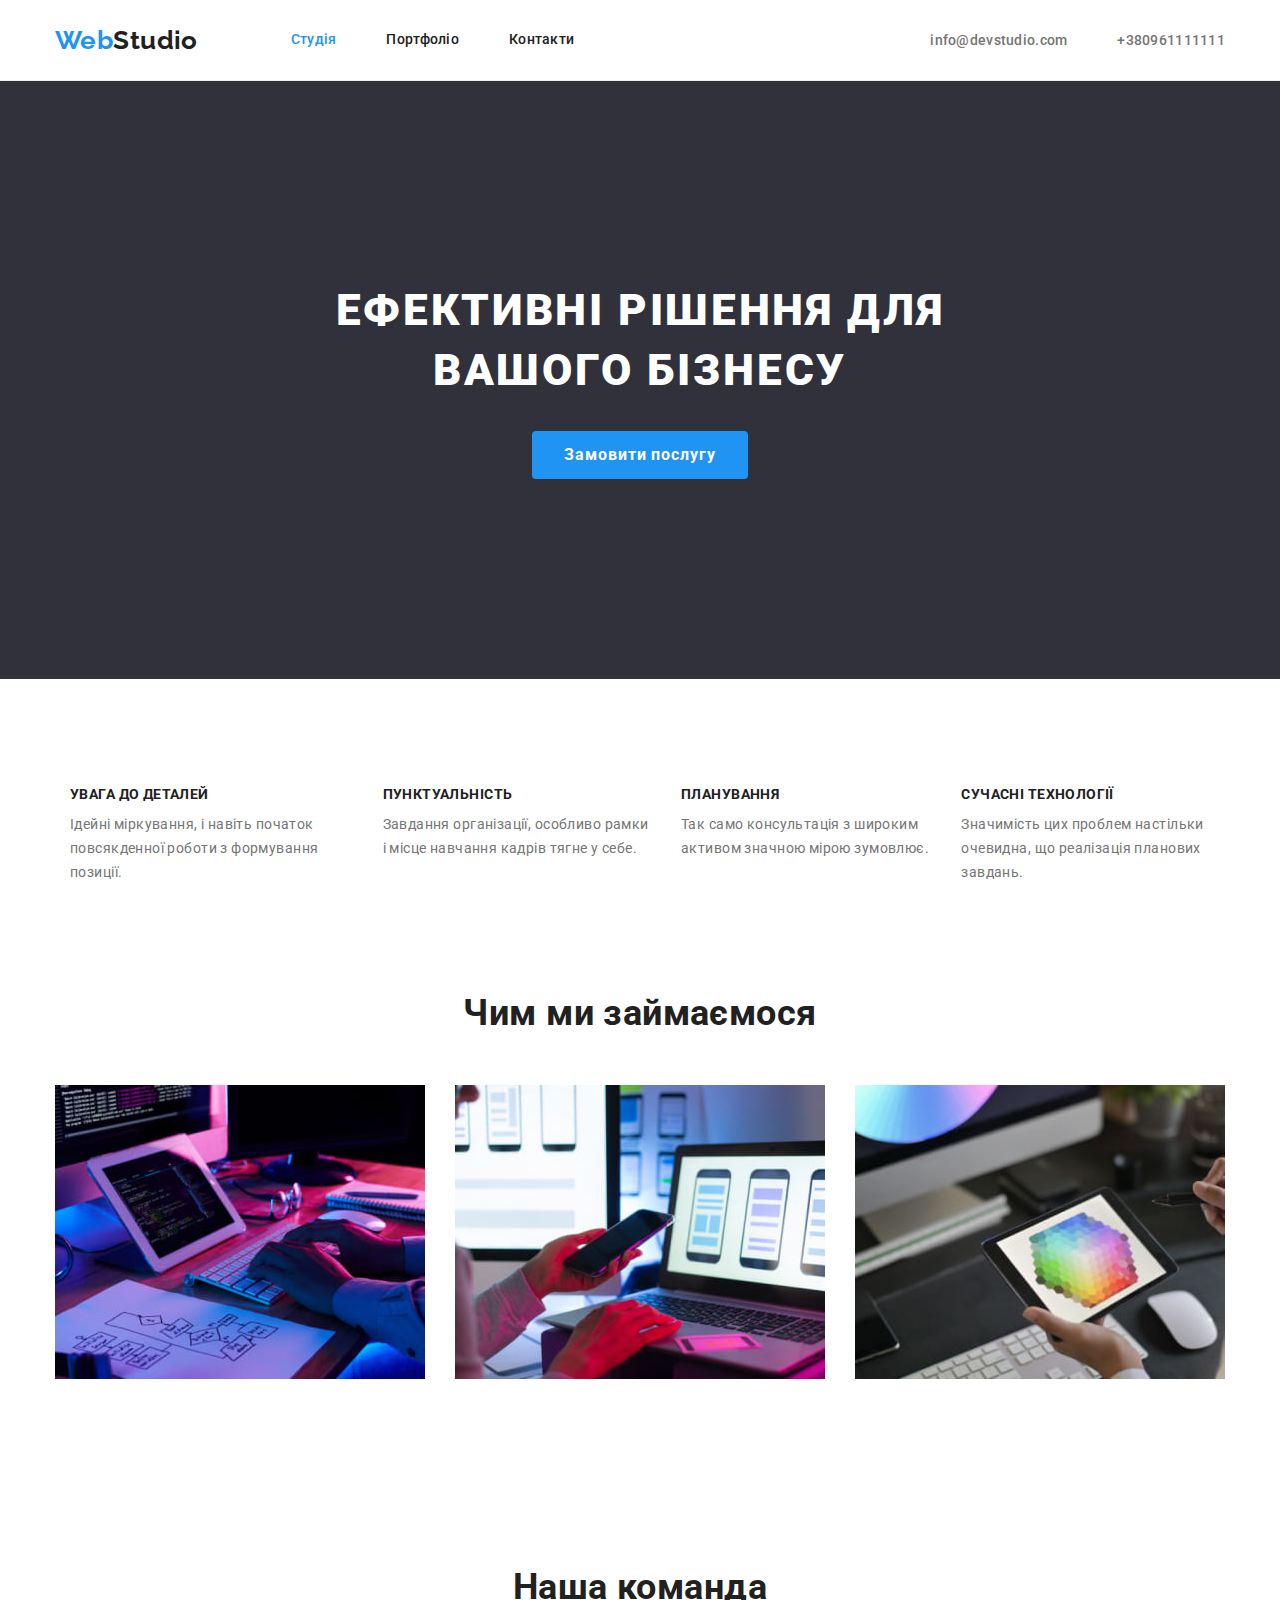
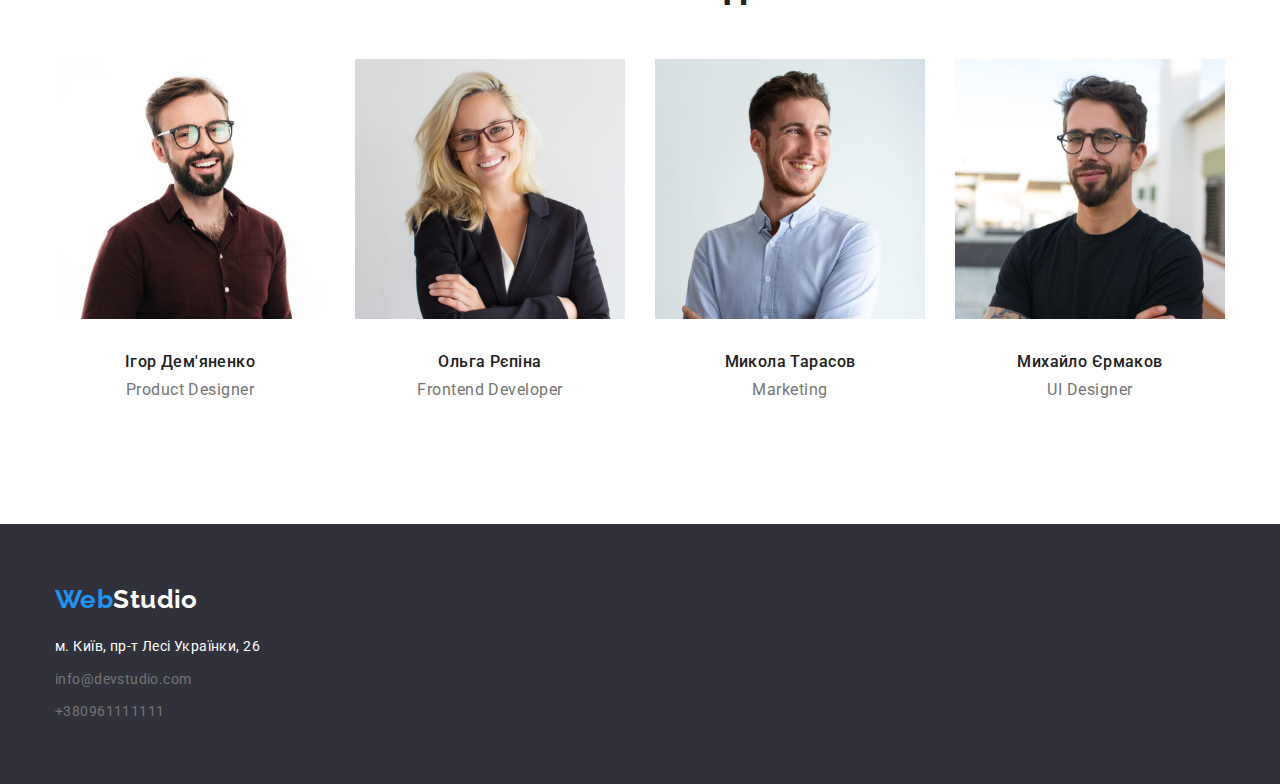
==== index.html @ 1ae9884c "Initial commit" ====
<!DOCTYPE html>
<html lang="uk">

<head>
    <meta charset="UTF-8">
    <meta http-equiv="X-UA-Compatible" content="IE=edge">
    <meta name="viewport" content="width=device-width, initial-scale=1.0">
    <title>Webstudio</title>
    <link rel="stylesheet"
        href="https://cdnjs.cloudflare.com/ajax/libs/modern-normalize/1.1.0/modern-normalize.min.css">
    <link rel="preconnect" href="https://fonts.googleapis.com">
    <link rel="preconnect" href="https://fonts.gstatic.com" crossorigin>
    <link
        href="https://fonts.googleapis.com/css2?family=Raleway:wght@700&family=Roboto:wght@400;500;700;900&display=swap"
        rel="stylesheet">
    <link rel="stylesheet" href="./css/styles.css">
</head>

<body class="page">
    <header class="page-header">
        <div class="container">
            <nav class="main-nav">
                <a href="/" class="logo">
                    <span class="colortext">Web</span>Studio
                </a>
                <ul class="site-nav list">
                    <li class="item"><a class="link-current" href="./index.html">Студія</a></li>
                    <li class="item"><a class="link" href="./portfolio.html">Портфоліо</a></li>
                    <li class="item"><a href="link">Контакти</a></li>
                </ul>
                <ul class="adress-nav list">
                    <li class="item"><a class="email" href="mailto:info@devstudio.com">info@devstudio.com</a></li>
                    <li class="item"><a href="tel:+380961111111">+380961111111</a></li>
                </ul>
            </nav>
        </div>
    </header>
    <main>
        <section class="hero">
            <h1 class="hero-title">ЕФЕКТИВНІ РІШЕННЯ ДЛЯ ВАШОГО БІЗНЕСУ</h1>
            <button class="hero-button" type="button">Замовити послугу</button>
        </section>
        <section class="section-features">
            <div class="container">
                <h2 class="section-title">Наші особливості</h2>
                <ul class="features-list">
                    <li class="item">
                        <h3 class="title">УВАГА ДО ДЕТАЛЕЙ</h3>
                        <p class="title-explanation">Ідейні міркування, і навіть початок повсякденної роботи з
                            формування позиції.</p>
                    </li>
                    <li class="item">
                        <h3 class="title">ПУНКТУАЛЬНІСТЬ</h3>
                        <p class="title-explanation">Завдання організації, особливо рамки і місце навчання кадрів
                            тягне у себе.</p>
                    </li>
                    <li class="item">
                        <h3 class="title">ПЛАНУВАННЯ</h3>
                        <p class="title-explanation">Так само консультація з широким активом значною мірою
                            зумовлює.
                        </p>
                    </li>
                    <li class="item">
                        <h3 class="title">СУЧАСНІ ТЕХНОЛОГІЇ</h3>
                        <p class="title-explanation">Значимість цих проблем настільки очевидна, що реалізація
                            планових <br /> завдань.</p>
                    </li>
                </ul>
            </div>
        </section>
        <section class="section-activities">
            <div class="container">
                <h2 class="section-title">Чим ми займаємося</h2>
                <ul class="work-list">
                    <li class="item">
                        <img class="photo-activity" src="./images/keyboard.jpg" alt="клавіатура" width="370"
                            height="294">
                    </li>
                    <li class="item">
                        <img class="photo-activity" src="./images/phone.jpg" alt="телефон" width="370" height="294">
                    </li>
                    <li class="item">
                        <img class="photo-activity" src="./images/tablett.jpg" alt="планшет" width="370" height="294">
                    </li>
                </ul>
            </div>
        </section>
        <section class="section-people-list">
            <div class="container">
                <h2 class="section-title">Наша команда</h2>
                <ul class="people-list">
                    <li class="item">
                        <img class="people-item" src="./images/maninbrownshirt.jpg"
                            alt="чоловік в окулярах та коричневой сорочці" width="270" height="260">
                        <h3 class="title">Ігор Дем'яненко</h3>
                        <p class="title-explanation">Product Designer</p>
                    </li>
                    <li class="item">
                        <img class="people-item" src="./images/woman.jpg" alt="жінка в окулярах" width="270"
                            height="260">
                        <h3 class="title">Ольга Рєпіна</h3>
                        <p class="title-explanation">Frontend Developer</p>
                    </li>
                    <li class="item">
                        <img class="people-item" src="./images/maninblueshirt-2.jpg" alt="чоловік в білій сорочці"
                            width="270" height="260">
                        <h3 class="title">Микола Тарасов</h3>
                        <p class="title-explanation">Marketing</p>
                    </li>
                    <li class="item">
                        <img class="people-item" src="./images/manint-shirt.jpg" alt="чоловік в окулярах та футболці"
                            width="270" height="260">
                        <h3 class="title">Михайло Єрмаков</h3>
                        <p class="title-explanation">UI Designer</p>
                    </li>
                </ul>
            </div>
        </section>
    </main>
    <footer class="adress">
        <div class="container">
            <a href="/" class="logo">
                <span class="colortext">Web</span>Studio
            </a>
            <address>
                <ul class="adress-title list">
                    <li class="office-title">
                        <a href="/">м. Київ, пр-т Лесі Українки, 26</a>
                    </li>
                    <li class="item"><a href="mailto:info@devstudio.com">info@devstudio.com</a></li>
                    <li class="item"><a href=" tel:+380961111111">+380961111111</a></li>
                </ul>
            </address>
        </div>
    </footer>
</body>

</html>
---- css/styles.css ----
:root {
  --primary-text-color: rgb(117, 117, 117);
  --accent-text-color: rgb(32, 148, 243);
  --title-text-color: rgb(33, 33, 33);
  --hero-text-color: rgb(255, 255, 255);
  --background-color: rgb(48, 49, 59);
  --additional-color: rgba(255, 255, 255, 0.6);
  --button-color: rgb(245, 244, 250);
  --border-color: rgba(236, 236, 236, 1);
}
body {
  background-color: var(--hero-text-color);
  color: var(--primary-text-color);
  font-family: Roboto, sans-serif;
  letter-spacing: 0.03em;
  font-size: 14px;
}
.list {
  list-style: none;
  padding: 0;
  margin: 0;
}
.logo {
  color: var(--title-text-color);
  text-decoration: none;
  font-family: Raleway, sans-serif;
  font-weight: 700;
  font-size: 26px;
  line-height: 1.19;
}
.logo a:hover,
.logo a:focus {
  color: var(--title-text-color);
}
.logo .colortext {
  color: var(--accent-text-color);
}
.site-nav {
  display: flex;
  margin-left: 93px;
}
.site-nav .item + .item {
  margin-left: 50px;
}
.site-nav a {
  color: var(--title-text-color);
  text-decoration: none;
  display: block;
  padding-top: 32px;
  padding-bottom: 32px;
  font-weight: 500;
  line-height: 1.14;
  letter-spacing: 0.02em;
}
.site-nav .link-current {
  color: var(--accent-text-color);
}
.page-header {
  border-bottom: 1px solid var(--border-color);
}
.page-header .container {
  width: 1200px;
  padding-left: 15px;
  padding-right: 15px;
  margin-left: auto;
  margin-right: auto;
}
.adress-nav {
  display: flex;
  margin-left: auto;
}
.adress-nav .item + .item {
  margin-left: 50px;
}
.adress-nav a {
  color: var(--primary-text-color);
  text-decoration: none;
  font-weight: 500;

  line-height: 1.14;
  letter-spacing: 0.02em;
}
.site-nav :hover,
.site-nav:focus {
  color: var(--accent-text-color);
}
.adress-nav :hover,
.adress-nav :focus {
  color: var(--accent-text-color);
}
.main-nav {
  display: flex;
  align-items: center;
}
.hero {
  background-color: var(--background-color);
  padding-top: 200px;
  padding-bottom: 200px;
  text-align: center;
}
.hero-title {
  color: var(--hero-text-color);
  margin-top: 0;
  width: 696px;
  margin-bottom: 30px;
  font-weight: 900;
  font-size: 44px;
  line-height: 1.36;
  letter-spacing: 0.06em;
  margin-right: auto;
  margin-left: auto;
}
.hero-button {
  cursor: pointer;
  color: var(--hero-text-color);
  background-color: var(--accent-text-color);
  min-width: 216px;
  font-family: inherit;
  padding: 10px 32px;
  font-weight: 700;
  font-size: 16px;
  line-height: 1.8;
  letter-spacing: 0.06em;
  border: 0;
  border-radius: 4px;
}
.section-title {
  color: var(--title-text-color);
  font-weight: 700;
  margin-top: 0;
  margin-bottom: 0;
  font-size: 36px;
  line-height: 1.16;
  text-align: center;
}
.section-features {
  padding-top: 94px;
  padding-bottom: 94px;
}
.section-features .section-title {
  display: none;
}
.section-features .container {
  width: 1200px;
  padding-left: 15px;
  padding-right: 15px;
  margin-left: auto;
  margin-right: auto;
}
.features-list {
  list-style: none;
  display: flex;
  padding-left: 0;
}
.features-list .item + .item {
  margin-left: 30px;
}
.features-list .title {
  color: var(--title-text-color);
  font-weight: 700;
  font-size: 14px;
  line-height: 1.14;
  text-transform: uppercase;
  margin-bottom: 10px;
  margin-top: 0;
}
.features-list .title-explanation {
  color: var(--primary-text-color);
  margin-top: 0;
  margin-bottom: 0;
  line-height: 1.71;
}
.features-list {
  max-width: 1200px;
  padding-left: 15px;
  padding-right: 15px;
  display: flex;
}
.section-activities .section-title {
  margin: 0;
  margin-bottom: 50px;
}
.section-activities {
  margin-bottom: 94px;
  padding-top: 0;
}
.section-activities .container {
  max-width: 1200px;
  padding-left: 15px;
  padding-right: 15px;
  margin-left: auto;
  margin-right: auto;
  display: block;
}
.work-list {
  list-style: none;
  display: flex;
  padding-left: 0;
  padding-right: 0;
  padding-top: 0;
  margin: 0;
}
.work-list .item {
  width: 370px;
}
.work-list .item + .item {
  margin-left: 30px;
}
.photo-activity {
  display: block;
  max-width: 100%;
  height: auto;
}
.section-people-list {
  padding-bottom: 94px;
  padding-top: 94px;
}
.section-people-list .container {
  max-width: 1200px;
  padding-left: 15px;
  padding-right: 15px;
  margin-left: auto;
  margin-right: auto;
}
.section-people-list h2 {
  margin-bottom: 50px;
}
.people-list .title {
  color: var(--title-text-color);
  list-style: none;
  font-weight: 500;
  font-size: 16px;
  line-height: 1.19;
  text-align: center;
  margin-top: 0;
  margin-bottom: 0;
  display: block;
  margin-bottom: 10px;
}
.people-list {
  display: flex;
  flex-wrap: wrap;
  list-style: none;
  padding-left: 0;
  margin-top: 0;
  margin-bottom: 0;
}
.people-list .item + .item {
  margin-left: 30px;
}
.people-list li img {
  margin-bottom: 30px;
}
.people-list .title-explanation {
  font-size: 16px;
  line-height: 1.18;
  text-align: center;
  letter-spacing: 0.03em;
  margin-bottom: 30px;
  margin-top: 0;
}
.adress {
  background-color: var(--background-color);
  padding-top: 60px;
  padding-bottom: 60px;
}
.adress .container {
  width: 1200px;
  padding-left: 15px;
  padding-right: 15px;
  margin-left: auto;
  margin-right: auto;
}
.adress .logo a {
  text-decoration: none;
}
.adress .logo {
  color: var(--hero-text-color);
  margin-bottom: 20px;
  display: block;
}
.adress-title a {
  color: var(--primary-text-color);
  text-decoration: none;
  list-style: none;
  font-style: normal;
  line-height: 1.71;
}
.adress-title .item {
  margin-top: 9px;
}
.office-title a {
  color: var(--hero-text-color);
}
.adress-title :hover,
.adress-title:focus {
  color: var(--accent-text-color);
}
.portfolio .portfolio-title {
  color: var(--title-text-color);
  font-weight: 700;
  font-size: 18px;
  line-height: 2;
  letter-spacing: 0.06em;
}
.portfolio .portfolio-title-explanation {
  color: var(--primary-text-color);

  font-size: 16px;
  line-height: 1.87;
}
.nav-list {
  list-style: none;
  padding: 0;
  margin: 0;
}
.nav-list .other-button:hover,
.nav-list .other-button:focus {
  background-color: var(--accent-text-color);
  color: var(--hero-text-color);
}
.nav-buttons .container {
  width: 1200px;
  padding-left: 15px;
  padding-right: 15px;
  margin-left: auto;
  margin-right: auto;
}
.nav-buttons .nav-list {
  display: flex;
  margin-bottom: 50px;
  align-items: center;
  padding-left: 0;
  justify-content: center;
  text-align: center;
}
.nav-list .item + .item {
  margin-left: 8px;
}
.nav-list .other-button {
  cursor: pointer;
  padding: 6px 22px;
  font-family: inherit;
  font-weight: 500;
  font-size: 16px;
  border: 0;
  border-radius: 4px;
  line-height: 1.62;
  min-width: 73px;
  min-height: 6px;
  text-align: center;
  letter-spacing: 0.03em;
  background-color: var(--button-color);
  color: var(--title-text-color);
}
.current-button {
  cursor: pointer;
  font-family: inherit;
  font-weight: 500;
  padding: 6px 25px;
  font-size: 16px;
  border-radius: 4px;
  min-height: 6px;
  border: 0;
  line-height: 1.62;
  text-align: center;
  letter-spacing: 0.03em;
  background-color: var(--button-color);
  color: var(--title-text-color);
  min-width: 73px;
}
.current-button:hover,
.current-button:focus {
  background-color: var(--accent-text-color);
  color: var(--hero-text-color);
}
.nav-portfolio .container {
  width: 1200px;
  padding-left: 15px;
  padding-right: 15px;
  margin-left: auto;
  margin-right: auto;
}
.portfolio {
  display: block;
  margin-top: 50px;
}
.nav-portfolio h1 {
  display: none;
}
.nav-portfolio .item:nth-child(3n) {
  margin-right: 0;
}
.portfolio {
  list-style: none;
  display: flex;
  padding-left: 0;
  padding-right: 0;
  flex-wrap: wrap;
  margin-bottom: 0;
  margin-top: 0;
  gap: 30px;
}
.portfolio .portfolio-title-explanation {
  margin-top: 4px;
  margin-bottom: 20px;
}
.portfolio-title {
  padding-top: 0;
  padding-bottom: 0;
  margin-bottom: 0;
}
.portfolio img {
  display: block;
  max-width: 100%;
  height: auto;
}
.portfolio .item {
  width: 370px;
}
.people-item {
  width: 270px;
  padding-left: 0;
  padding-right: 0;
}
.photo-activity {
  width: 370px;
}
h1 {
  margin: 0;
}
h2 {
  margin: 0;
}
h3 {
  margin: 0;
}
.item-div {
  padding-left: 0;
  padding-right: 0;
  padding-top: 0;
  padding-bottom: 0;
  border-left: 0;
  border-right: 0;
  border-bottom: 0;
}
.main-section {
  padding-top: 94px;
  padding-bottom: 94px;
}
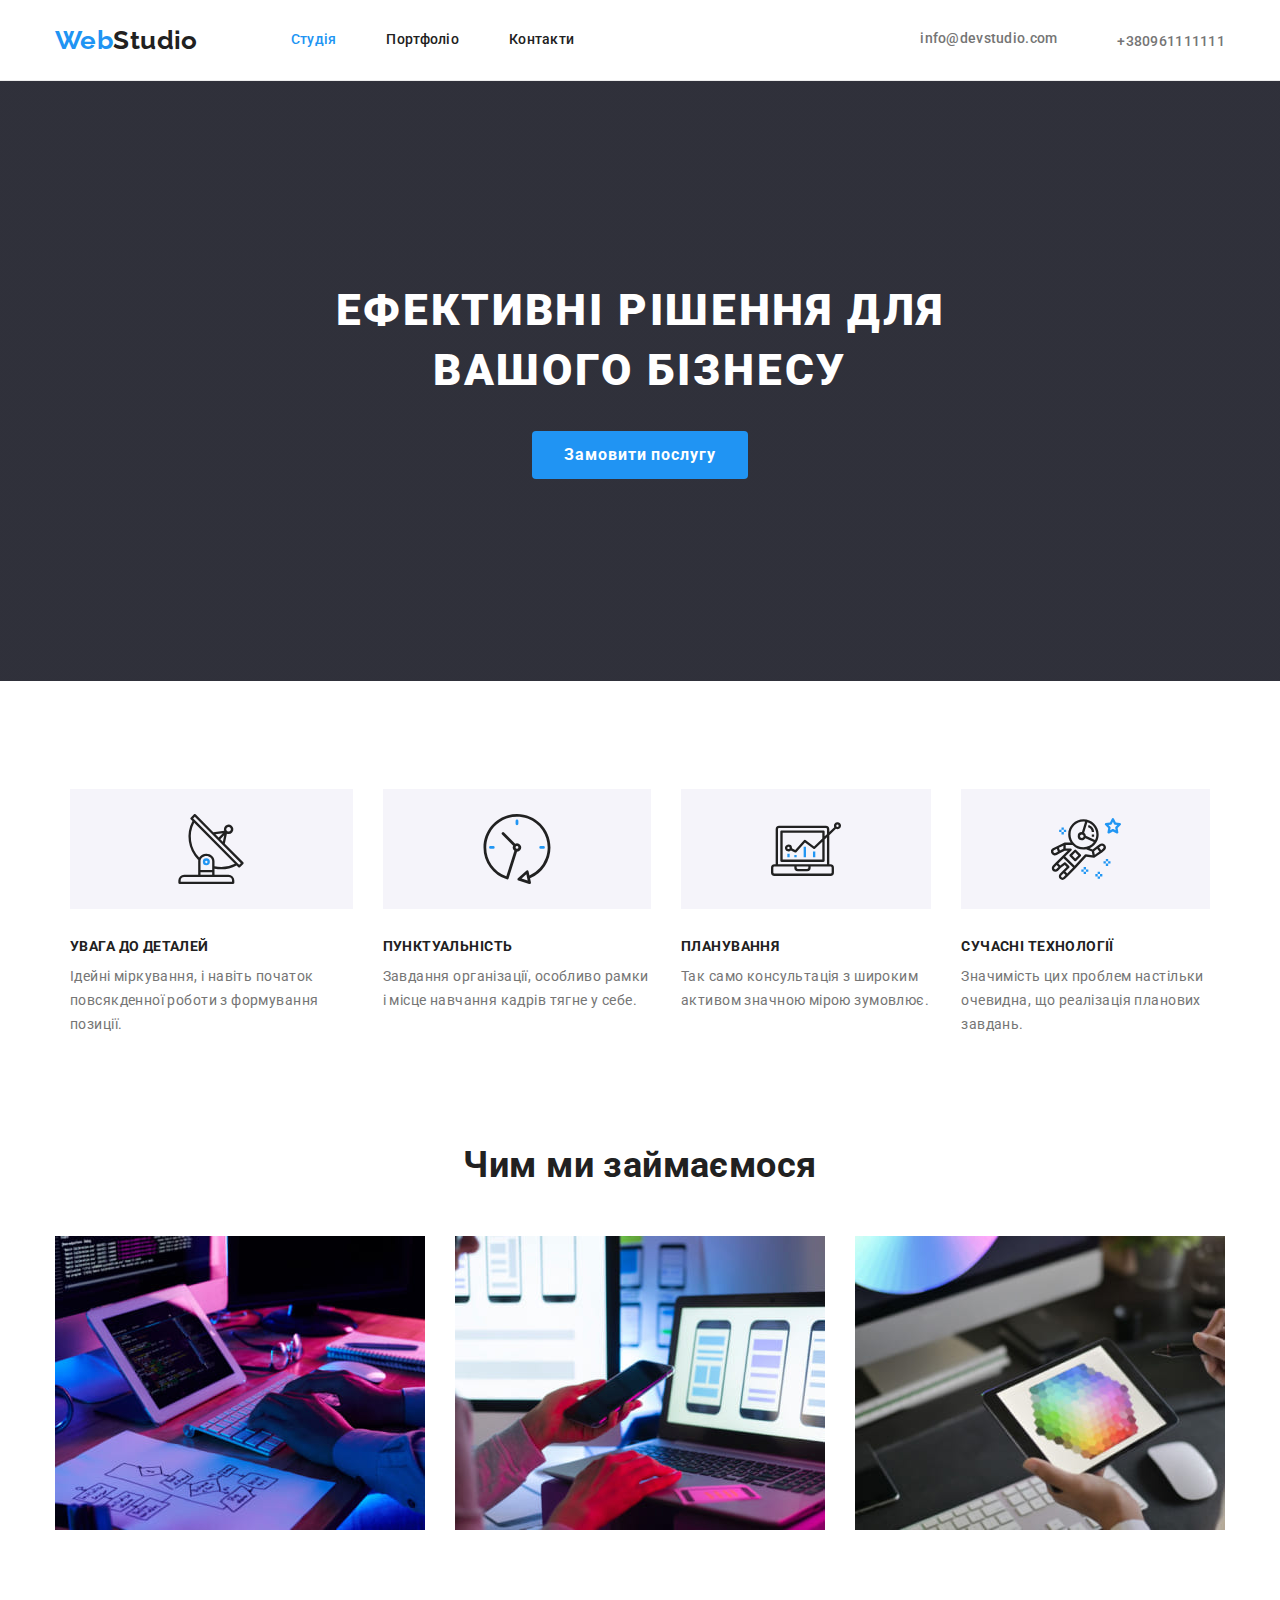
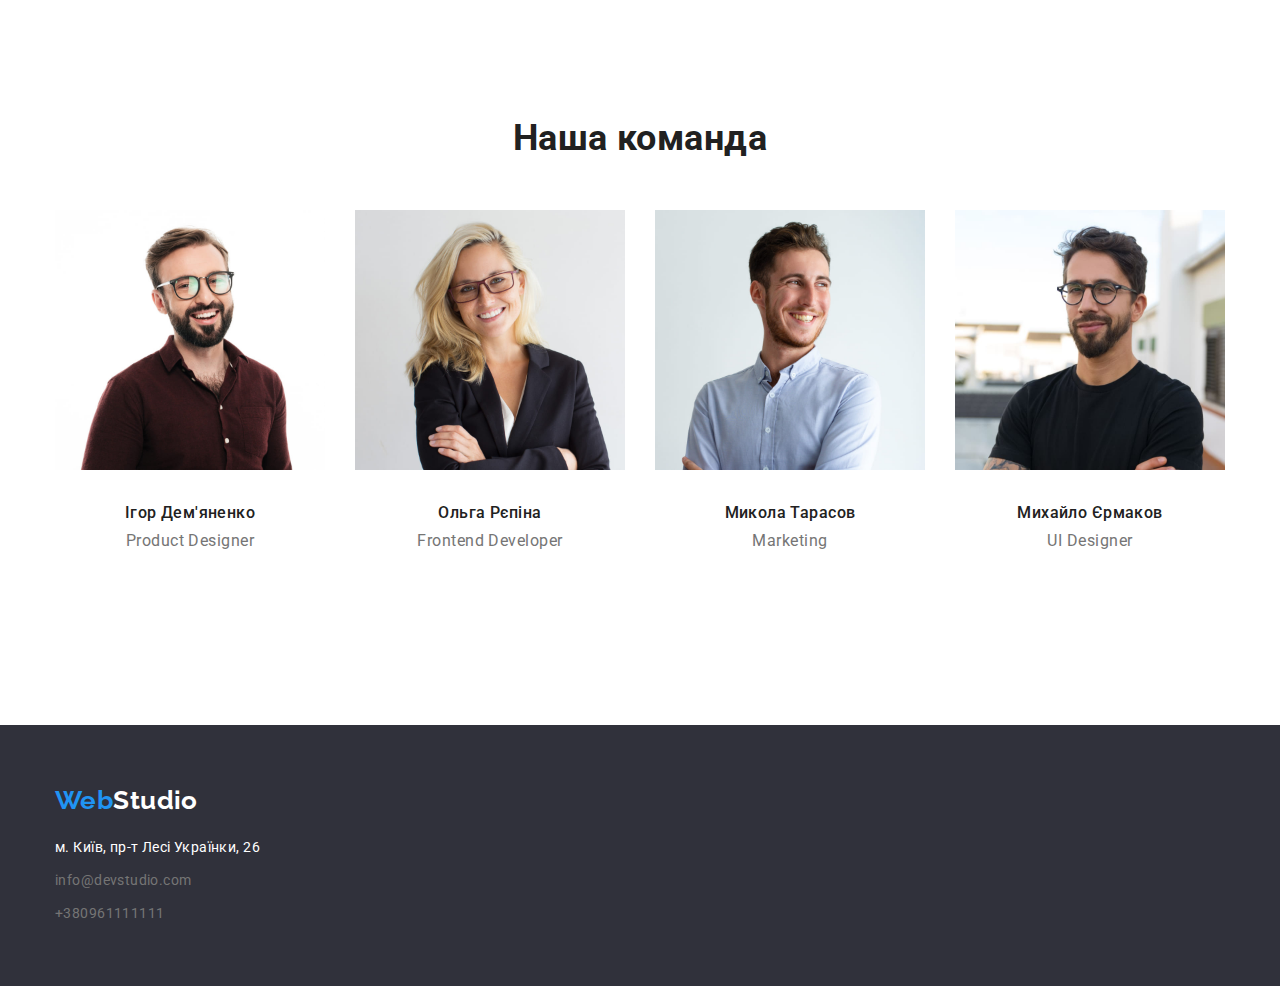
==== commit 099439e6: "Update index.html" ====
--- a/index.html
+++ b/index.html
@@ -29,16 +29,27 @@
                     <li class="item"><a href="link">Контакти</a></li>
                 </ul>
                 <ul class="adress-nav list">
-                    <li class="item"><a class="email" href="mailto:info@devstudio.com">info@devstudio.com</a></li>
-                    <li class="item"><a href="tel:+380961111111">+380961111111</a></li>
+                    <li class="item">
+                        <svg class="icon-mail">
+                            <use href="./images/symbol-defs.svg#icon-envelope"></use>
+                        </svg>
+                        <a class="email" href="mailto:info@devstudio.com">info@devstudio.com</a>
+                    </li>
+                    <li class="item">
+                        <svg class="icon-phone">
+                            <use href="./images/symbol-defs.svg#icon-smartphone"></use>
+                        </svg><a href="tel:+380961111111">+380961111111</a>
+                    </li>
                 </ul>
             </nav>
         </div>
     </header>
     <main>
         <section class="hero">
-            <h1 class="hero-title">ЕФЕКТИВНІ РІШЕННЯ ДЛЯ ВАШОГО БІЗНЕСУ</h1>
-            <button class="hero-button" type="button">Замовити послугу</button>
+            <div class="overlay-hero">
+                <h1 class="hero-title">ЕФЕКТИВНІ РІШЕННЯ ДЛЯ ВАШОГО БІЗНЕСУ</h1>
+                <button class="hero-button" type="button">Замовити послугу</button>
+            </div>
         </section>
         <section class="section-features">
             <div class="container">
@@ -94,6 +105,9 @@
                             alt="чоловік в окулярах та коричневой сорочці" width="270" height="260">
                         <h3 class="title">Ігор Дем'яненко</h3>
                         <p class="title-explanation">Product Designer</p>
+                        <svg class="icon-social">
+                            <use href="./images/symbol-defs.svg#icon-instagram"></use>
+                        </svg>
                     </li>
                     <li class="item">
                         <img class="people-item" src="./images/woman.jpg" alt="жінка в окулярах" width="270"
--- a/css/styles.css
+++ b/css/styles.css
@@ -69,6 +69,20 @@
   display: flex;
   margin-left: auto;
 }
+.adress-nav .icon-mail {
+  height: 12px;
+  width: 16px;
+  display: inline-block;
+  background-position: center;
+  background-repeat: no-repeat;
+}
+.adress-nav .icon-phone {
+  height: 16px;
+  width: 10px;
+  background-position: center;
+  background-repeat: no-repeat;
+  content: "";
+}
 .adress-nav .item + .item {
   margin-left: 50px;
 }
@@ -93,10 +107,8 @@
   align-items: center;
 }
 .hero {
+  text-align: center;
   background-color: var(--background-color);
-  padding-top: 200px;
-  padding-bottom: 200px;
-  text-align: center;
 }
 .hero-title {
   color: var(--hero-text-color);
@@ -124,6 +136,23 @@
   border: 0;
   border-radius: 4px;
 }
+.overlay-hero {
+  max-width: 1600px;
+  height: 600px;
+  margin-left: auto;
+  margin-right: auto;
+  background-position: center;
+  background-repeat: no-repeat;
+  background-size: cover;
+  padding-top: 200px;
+  padding-bottom: 200px;
+  background-image: linear-gradient(
+      to right,
+      rgba(47, 48, 58, 0.4),
+      rgba(47, 48, 58, 0.4)
+    ),
+    url(../images/img-people.jpg);
+}
 .section-title {
   color: var(--title-text-color);
   font-weight: 700;
@@ -151,6 +180,27 @@
   list-style: none;
   display: flex;
   padding-left: 0;
+}
+.features-list .item::before {
+  margin-bottom: 30px;
+  display: block;
+  content: "";
+  height: 120px;
+  background-repeat: no-repeat;
+  background-position: center;
+  background-color: rgba(245, 244, 250, 1);
+}
+.features-list .item:nth-child(1)::before {
+  background-image: url(../images/antenna.svg);
+}
+.features-list .item:nth-child(2)::before {
+  background-image: url(../images/clock.svg);
+}
+.features-list .item:nth-child(3)::before {
+  background-image: url(../images/diagram.svg);
+}
+.features-list .item:nth-child(4)::before {
+  background-image: url(../images/astronaut.svg);
 }
 .features-list .item + .item {
   margin-left: 30px;
@@ -258,6 +308,16 @@
   letter-spacing: 0.03em;
   margin-bottom: 30px;
   margin-top: 0;
+}
+.icon-social {
+  display: block;
+  background-repeat: no-repeat;
+  background-position: center;
+  content: "";
+  height: 20px;
+  width: 20px;
+  margin-left: 32px;
+  margin-bottom: 30px;
 }
 .adress {
   background-color: var(--background-color);
@@ -401,10 +461,6 @@
   margin-top: 0;
   gap: 30px;
 }
-.portfolio .portfolio-title-explanation {
-  margin-top: 4px;
-  margin-bottom: 20px;
-}
 .portfolio-title {
   padding-top: 0;
   padding-bottom: 0;
@@ -436,13 +492,12 @@
   margin: 0;
 }
 .item-div {
-  padding-left: 0;
-  padding-right: 0;
-  padding-top: 0;
-  padding-bottom: 0;
-  border-left: 0;
-  border-right: 0;
-  border-bottom: 0;
+  padding-left: 24px;
+  padding-right: 24px;
+  padding-top: 20px;
+  padding-bottom: 20px;
+  border-top: none;
+  border: 1px solid rgba(238, 238, 238, 1);
 }
 .main-section {
   padding-top: 94px;
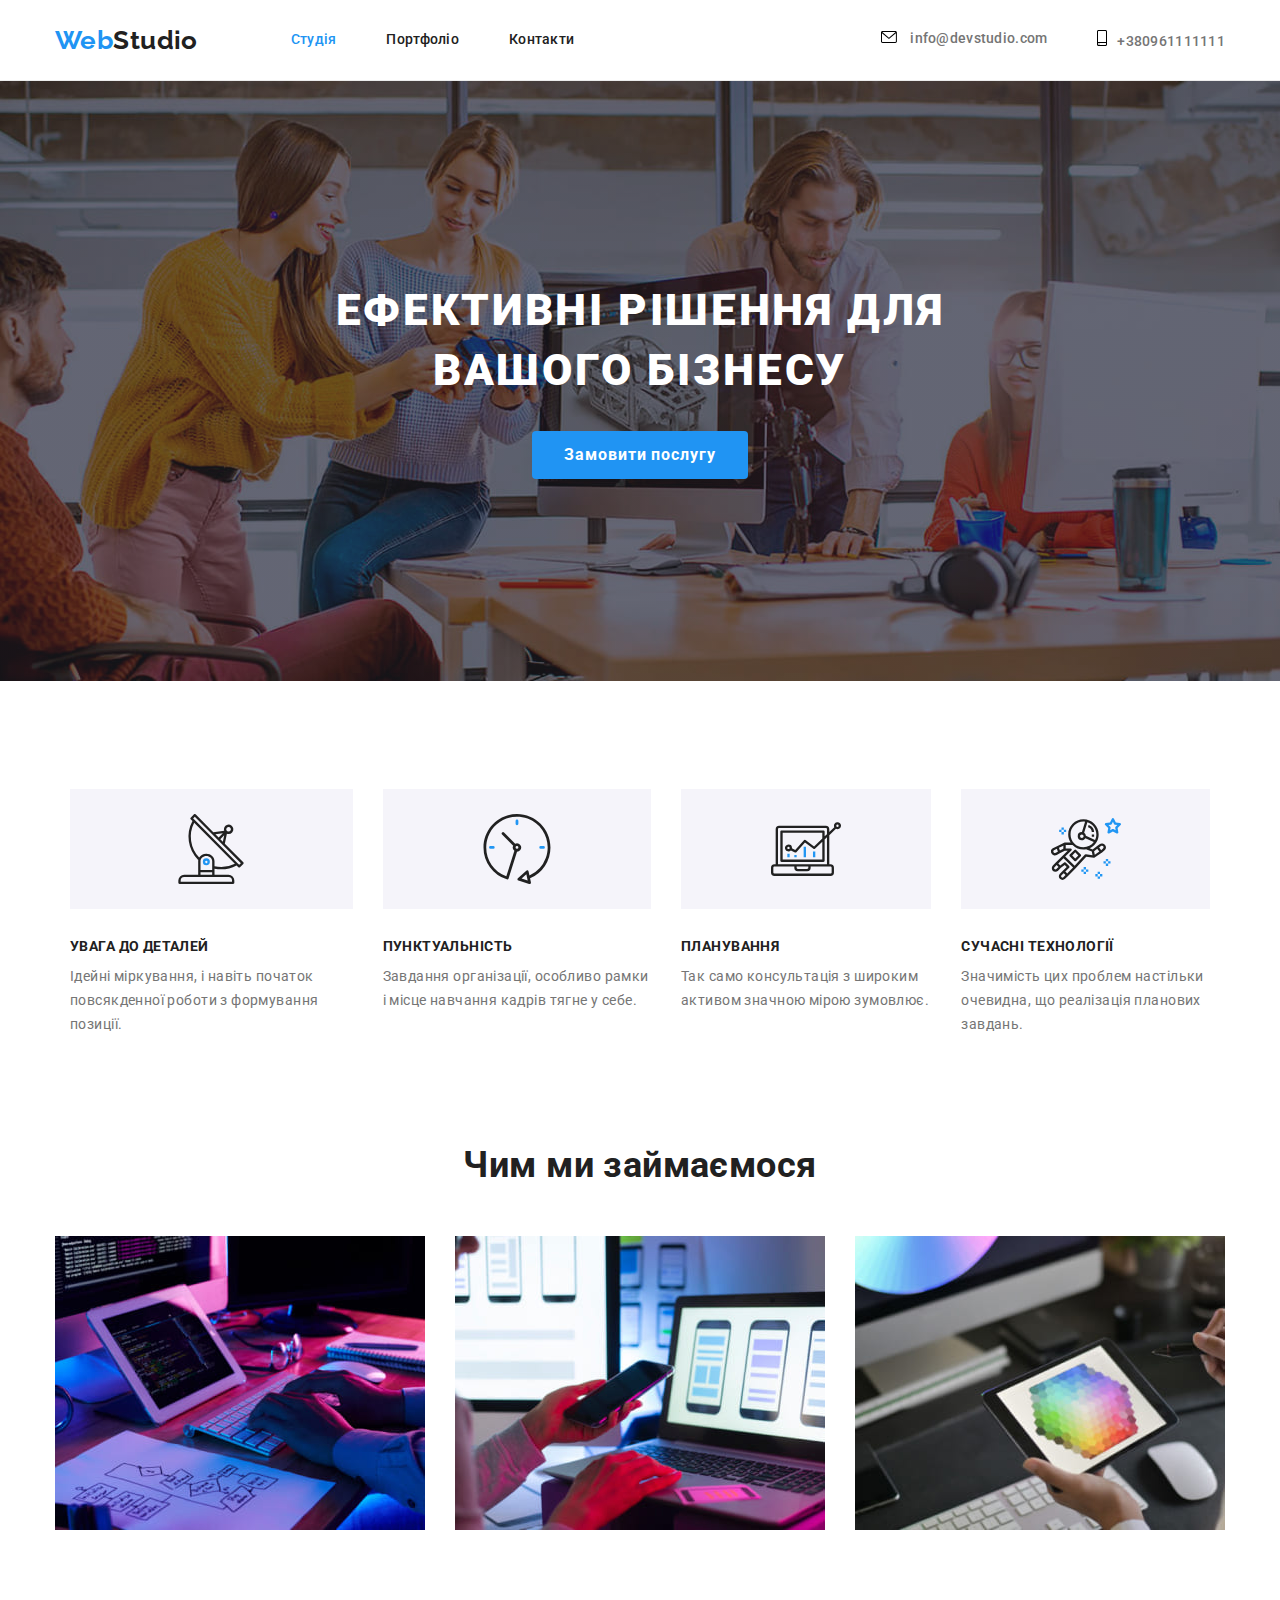
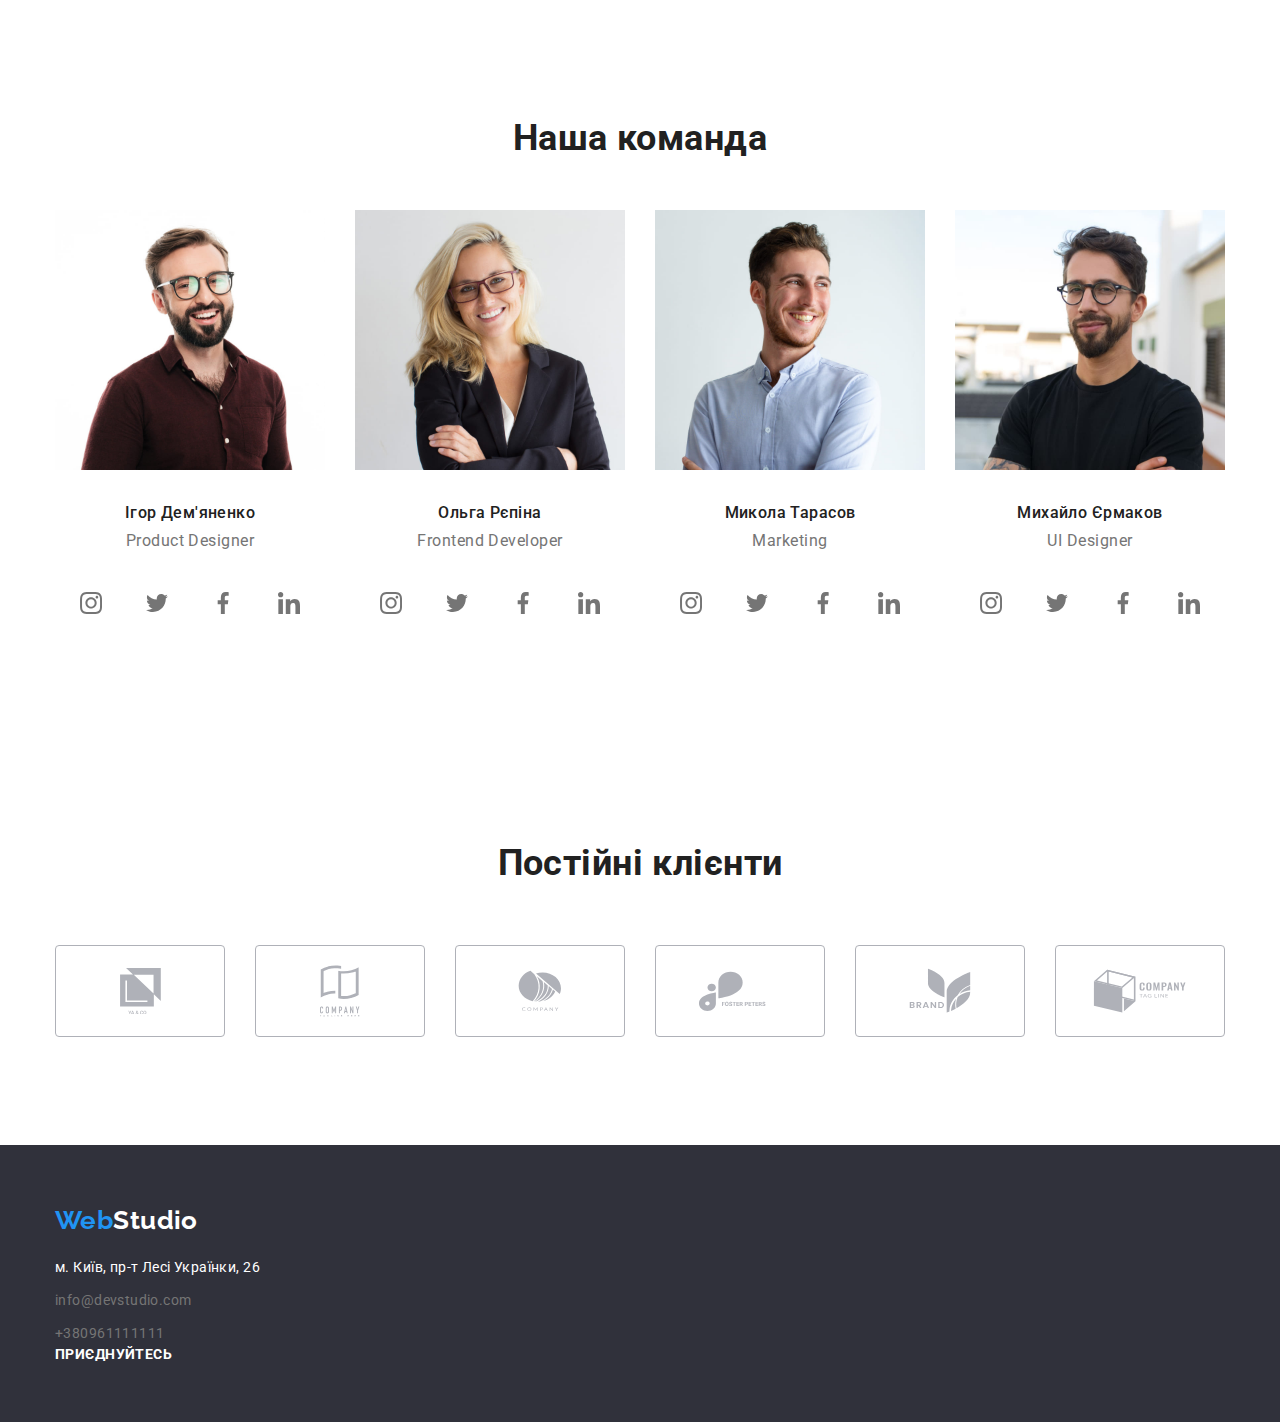
==== commit ac0e1492: "Update index.html" ====
--- a/index.html
+++ b/index.html
@@ -105,27 +105,153 @@
                             alt="чоловік в окулярах та коричневой сорочці" width="270" height="260">
                         <h3 class="title">Ігор Дем'яненко</h3>
                         <p class="title-explanation">Product Designer</p>
-                        <svg class="icon-social">
-                            <use href="./images/symbol-defs.svg#icon-instagram"></use>
-                        </svg>
+                        <ul class="social-icons">
+                            <li class="icon-social-item">
+                                <svg class="icon-social">
+                                    <use class="item" href="./images/symbol-defs.svg#icon-instagram"></use>
+                                </svg>
+                            </li>
+                            <li class="icon-social-item">
+                                <svg class="icon-social">
+                                    <use class="item" href="./images/symbol-defs.svg#icon-twitter"></use>
+
+                                </svg>
+                            </li>
+                            <li class="icon-social-item">
+                                <svg class="icon-social">
+                                    <use class="item" href="./images/symbol-defs.svg#icon-facebook"></use>
+                                </svg>
+                            </li>
+                            <li class="icon-social-item">
+                                <svg class="icon-social">
+                                    <use class="item" href="./images/symbol-defs.svg#icon-linkedin"></use>
+                                </svg>
+                            </li>
+                        </ul>
                     </li>
                     <li class="item">
                         <img class="people-item" src="./images/woman.jpg" alt="жінка в окулярах" width="270"
                             height="260">
                         <h3 class="title">Ольга Рєпіна</h3>
                         <p class="title-explanation">Frontend Developer</p>
+                        <ul class="social-icons">
+                            <li class="icon-social-item">
+                                <svg class="icon-social">
+                                    <use class="item" href="./images/symbol-defs.svg#icon-instagram"></use>
+                                </svg>
+                            </li>
+                            <li class="icon-social-item">
+                                <svg class="icon-social">
+                                    <use class="item" href="./images/symbol-defs.svg#icon-twitter"></use>
+
+                                </svg>
+                            </li>
+                            <li class="icon-social-item">
+                                <svg class="icon-social">
+                                    <use class="item" href="./images/symbol-defs.svg#icon-facebook"></use>
+                                </svg>
+                            </li>
+                            <li class="icon-social-item">
+                                <svg class="icon-social">
+                                    <use class="item" href="./images/symbol-defs.svg#icon-linkedin"></use>
+                                </svg>
+                            </li>
+                        </ul>
                     </li>
                     <li class="item">
                         <img class="people-item" src="./images/maninblueshirt-2.jpg" alt="чоловік в білій сорочці"
                             width="270" height="260">
                         <h3 class="title">Микола Тарасов</h3>
                         <p class="title-explanation">Marketing</p>
+                        <ul class="social-icons">
+                            <li class="icon-social-item">
+                                <svg class="icon-social">
+                                    <use class="item" href="./images/symbol-defs.svg#icon-instagram"></use>
+                                </svg>
+                            </li>
+                            <li class="icon-social-item">
+                                <svg class="icon-social">
+                                    <use class="item" href="./images/symbol-defs.svg#icon-twitter"></use>
+
+                                </svg>
+                            </li>
+                            <li class="icon-social-item">
+                                <svg class="icon-social">
+                                    <use class="item" href="./images/symbol-defs.svg#icon-facebook"></use>
+                                </svg>
+                            </li>
+                            <li class="icon-social-item">
+                                <svg class="icon-social">
+                                    <use class="item" href="./images/symbol-defs.svg#icon-linkedin"></use>
+                                </svg>
+                            </li>
+                        </ul>
                     </li>
                     <li class="item">
                         <img class="people-item" src="./images/manint-shirt.jpg" alt="чоловік в окулярах та футболці"
                             width="270" height="260">
                         <h3 class="title">Михайло Єрмаков</h3>
                         <p class="title-explanation">UI Designer</p>
+                        <ul class="social-icons">
+                            <li class="icon-social-item">
+                                <svg class="icon-social">
+                                    <use class="item" href="./images/symbol-defs.svg#icon-instagram"></use>
+                                </svg>
+                            </li>
+                            <li class="icon-social-item">
+                                <svg class="icon-social">
+                                    <use class="item" href="./images/symbol-defs.svg#icon-twitter"></use>
+
+                                </svg>
+                            </li>
+                            <li class="icon-social-item">
+                                <svg class="icon-social">
+                                    <use class="item" href="./images/symbol-defs.svg#icon-facebook"></use>
+                                </svg>
+                            </li>
+                            <li class="icon-social-item">
+                                <svg class="icon-social">
+                                    <use class="item" href="./images/symbol-defs.svg#icon-linkedin"></use>
+                                </svg>
+                            </li>
+                        </ul>
+                    </li>
+                </ul>
+            </div>
+        </section>
+        <section class="clients">
+            <div class="container">
+                <h2 class="section-title">Постійні клієнти</h2>
+                <ul class="company-list">
+                    <li class="company-item">
+                        <svg class="item">
+                            <use href="./images/symbol-defs-company.svg#icon-yaco"></use>
+                        </svg>
+                    </li>
+                    <li class="company-item">
+                        <svg class="item">
+                            <use href="./images/symbol-defs-company.svg#icon-tagline-here"></use>
+                        </svg>
+                    </li>
+                    <li class="company-item">
+                        <svg class="item">
+                            <use href="./images/symbol-defs-company.svg#icon-company"></use>
+                        </svg>
+                    </li>
+                    <li class="company-item">
+                        <svg class="item">
+                            <use href="./images/symbol-defs-company.svg#icon-foster-people"></use>
+                        </svg>
+                    </li>
+                    <li class="company-item">
+                        <svg class="item">
+                            <use href="./images/symbol-defs-company.svg#icon-brand"></use>
+                        </svg>
+                    </li>
+                    <li class="company-item">
+                        <svg class="item">
+                            <use href="./images/symbol-defs-company.svg#icon-tagline"></use>
+                        </svg>
                     </li>
                 </ul>
             </div>
@@ -145,6 +271,9 @@
                     <li class="item"><a href=" tel:+380961111111">+380961111111</a></li>
                 </ul>
             </address>
+            <section class="join">
+                <h3 class="title">ПРИЄДНУЙТЕСЬ</h3>
+            </section>
         </div>
     </footer>
 </body>
--- a/css/styles.css
+++ b/css/styles.css
@@ -68,20 +68,31 @@
 .adress-nav {
   display: flex;
   margin-left: auto;
+  justify-content: center;
 }
 .adress-nav .icon-mail {
   height: 12px;
   width: 16px;
-  display: inline-block;
+  margin-right: 10px;
   background-position: center;
   background-repeat: no-repeat;
+  align-items: center;
+  background-size: cover;
+  display: inline-flex;
+  content: "";
+  justify-content: center;
 }
 .adress-nav .icon-phone {
   height: 16px;
   width: 10px;
+  margin-right: 10px;
   background-position: center;
   background-repeat: no-repeat;
   content: "";
+  align-items: center;
+  background-size: cover;
+  display: inline-flex;
+  justify-content: center;
 }
 .adress-nav .item + .item {
   margin-left: 50px;
@@ -101,6 +112,7 @@
 .adress-nav :hover,
 .adress-nav :focus {
   color: var(--accent-text-color);
+  fill: var(--accent-text-color);
 }
 .main-nav {
   display: flex;
@@ -309,20 +321,52 @@
   margin-bottom: 30px;
   margin-top: 0;
 }
+.social-icons {
+  display: flex;
+  justify-content: center;
+  list-style: none;
+  padding-left: 0;
+  margin-bottom: 30px;
+}
+.icon-social-item {
+  width: 44px;
+  height: 44px;
+  border-radius: 50%;
+  align-items: center;
+  background-size: cover;
+  background-position: center;
+  background-repeat: no-repeat;
+  display: inline-flex;
+  content: "";
+  justify-content: center;
+}
+.icon-social-item:hover {
+  background-color: var(--accent-text-color);
+}
 .icon-social {
   display: block;
   background-repeat: no-repeat;
   background-position: center;
   content: "";
-  height: 20px;
-  width: 20px;
-  margin-left: 32px;
-  margin-bottom: 30px;
+  height: 22px;
+  width: 22px;
+  fill: var(--primary-text-color);
+}
+.icon-social:hover {
+  fill: var(--hero-text-color);
+}
+.icon-social .item {
+  width: 22px;
+  height: 22px;
+}
+.social-icons .icon-social-item + .icon-social-item {
+  margin-left: 22px;
 }
 .adress {
   background-color: var(--background-color);
   padding-top: 60px;
   padding-bottom: 60px;
+  display: flex;
 }
 .adress .container {
   width: 1200px;
@@ -503,3 +547,88 @@
   padding-top: 94px;
   padding-bottom: 94px;
 }
+.clients {
+  padding-top: 94px;
+  padding-bottom: 94px;
+}
+.clients .container {
+  width: 1200px;
+  padding-left: 15px;
+  padding-right: 15px;
+  margin-left: auto;
+  margin-right: auto;
+}
+.company-list {
+  margin-top: 60px;
+  list-style: none;
+  display: flex;
+  justify-content: center;
+  padding-left: 0;
+}
+.company-list .company-item + .company-item {
+  margin-left: 30px;
+}
+.company-item {
+  width: 170px;
+  height: 92px;
+  align-items: center;
+  background-size: cover;
+  background-position: center;
+  background-repeat: no-repeat;
+  display: inline-flex;
+  content: "";
+  justify-content: center;
+  border: 1px solid rgba(175, 177, 184, 1);
+  border-radius: 4px;
+}
+.company-list .company-item:hover {
+  fill: var(--accent-text-color);
+  border-color: var(--accent-text-color);
+}
+.company-item .item:hover {
+  fill: var(--accent-text-color);
+}
+.company-item .item {
+  fill: rgb(175, 177, 184);
+}
+.company-item:nth-child(1) .item {
+  width: 41px;
+  height: 46.7px;
+}
+.company-item:nth-child(2) .item {
+  width: 40px;
+  height: 52px;
+}
+.company-item:nth-child(3) .item {
+  width: 43.46px;
+  height: 41.18px;
+}
+.company-item:nth-child(4) .item {
+  width: 84.44px;
+  height: 40.62px;
+}
+.company-item:nth-child(5) .item {
+  width: 62.54px;
+  height: 45.43px;
+}
+.company-item:nth-child(6) .item {
+  width: 93.79px;
+  height: 43.93px;
+}
+
+.join {
+  display: flex;
+}
+.join .title {
+  font-family: Roboto;
+  font-size: 14px;
+  font-weight: 700;
+  line-height: 16px;
+  letter-spacing: 0.03em;
+  text-align: left;
+  color: rgba(255, 255, 255, 1);
+  text-transform: uppercase;
+}
+.footer {
+  display: flex;
+}
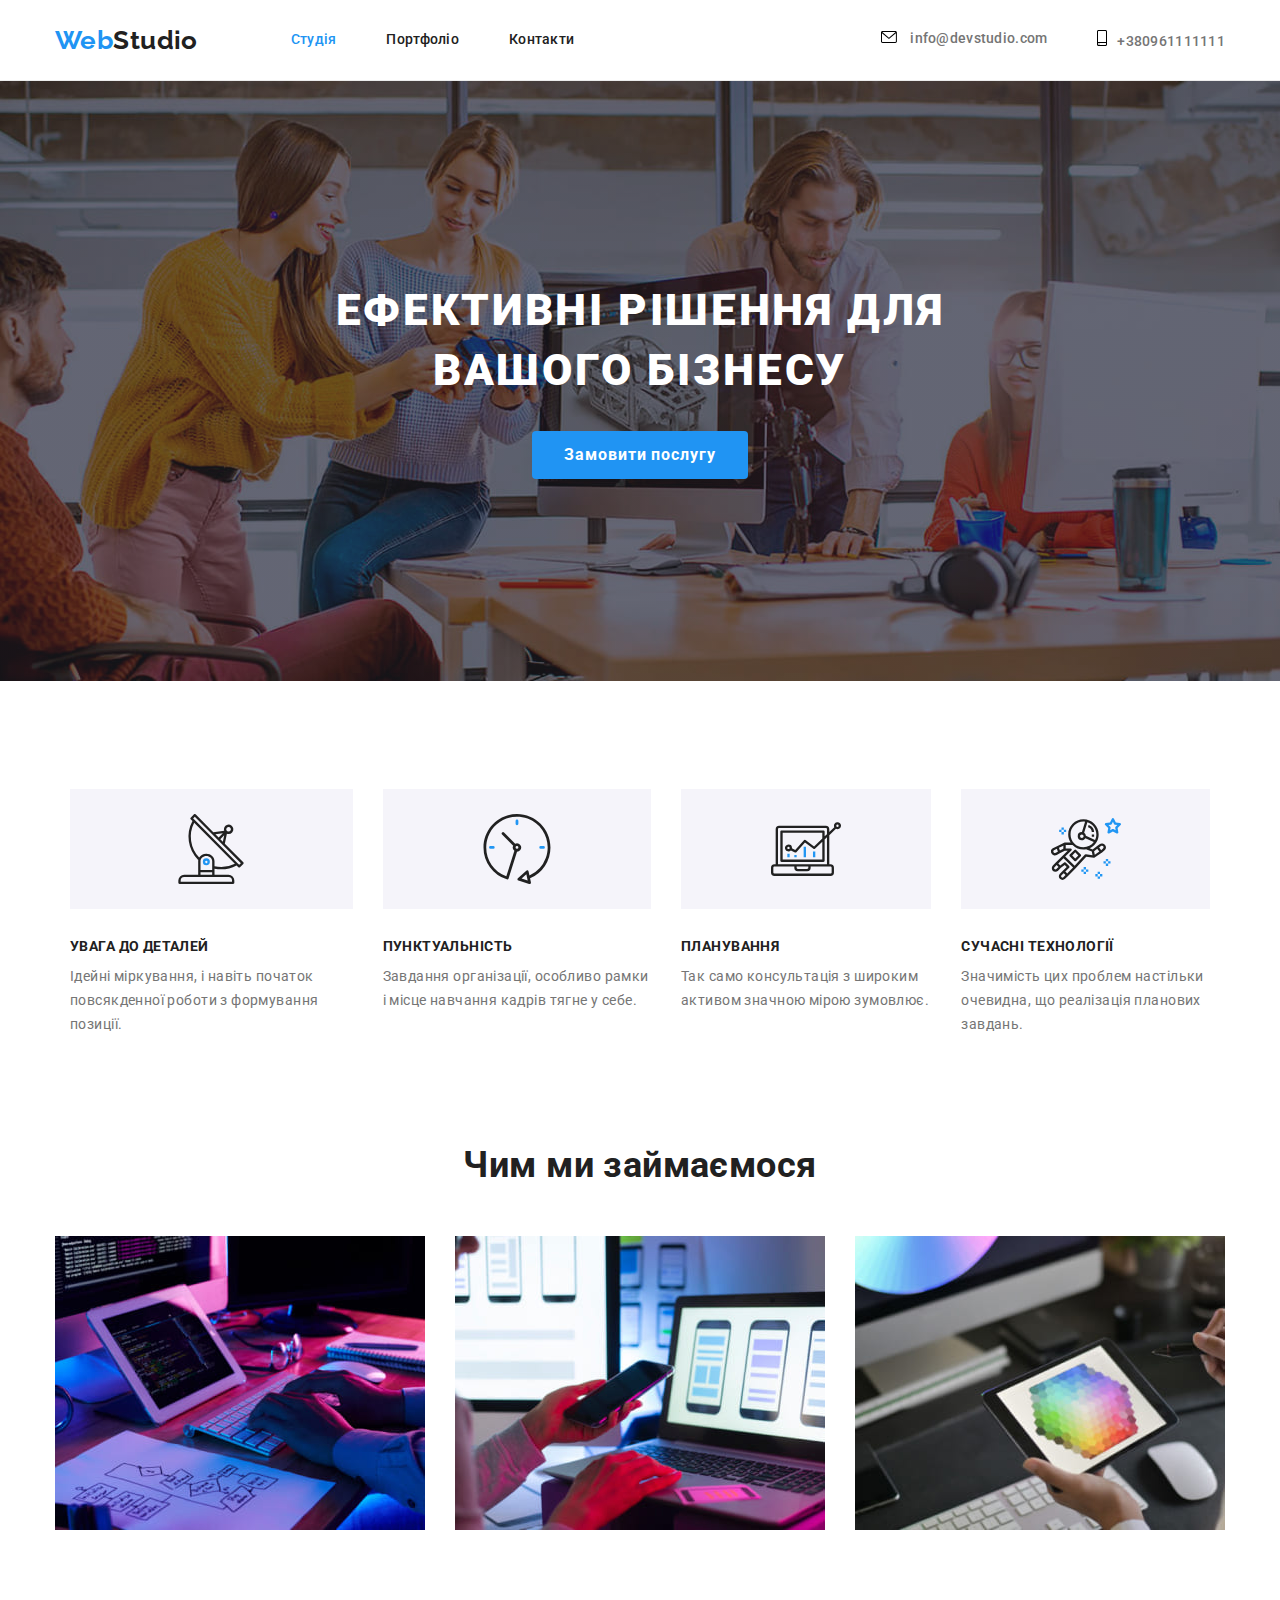
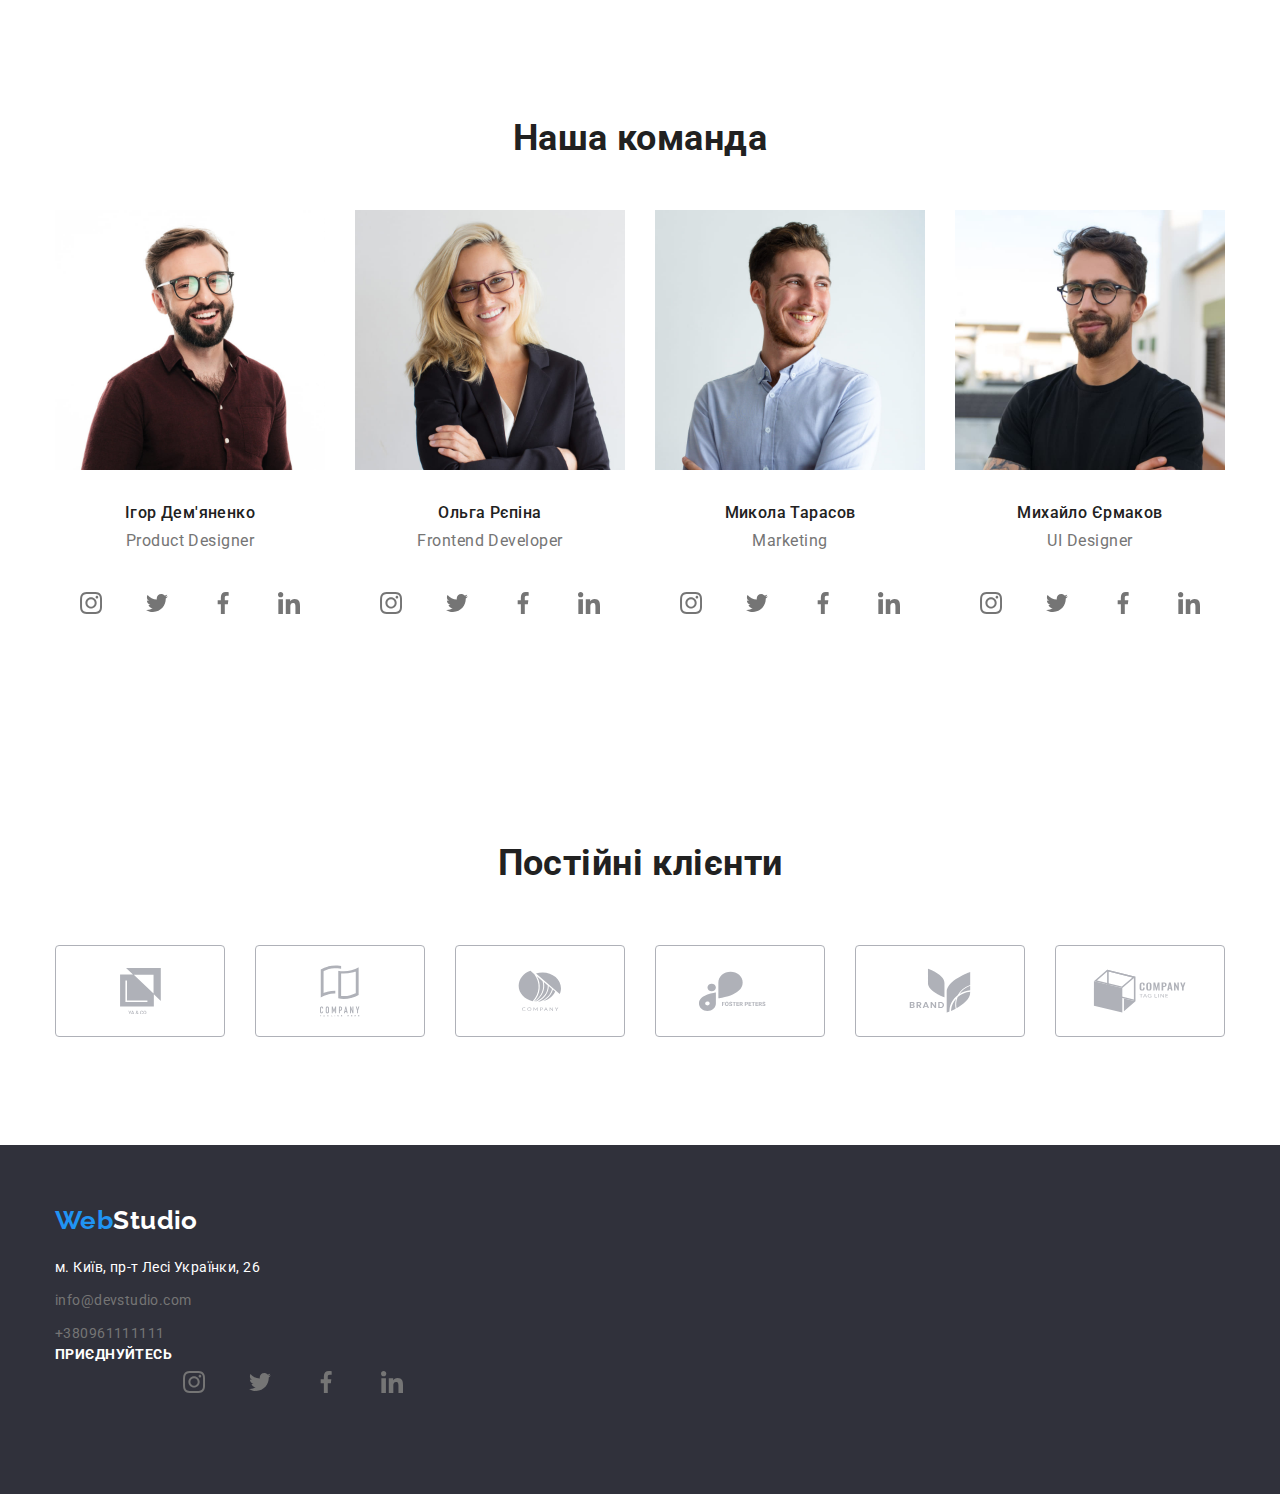
==== commit ffe63ab2: "Update index.html" ====
--- a/index.html
+++ b/index.html
@@ -273,6 +273,29 @@
             </address>
             <section class="join">
                 <h3 class="title">ПРИЄДНУЙТЕСЬ</h3>
+                <ul class="social-icons">
+                    <li class="icon-social-item">
+                        <svg class="icon-social">
+                            <use class="item" href="./images/symbol-defs.svg#icon-instagram"></use>
+                        </svg>
+                    </li>
+                    <li class="icon-social-item">
+                        <svg class="icon-social">
+                            <use class="item" href="./images/symbol-defs.svg#icon-twitter"></use>
+
+                        </svg>
+                    </li>
+                    <li class="icon-social-item">
+                        <svg class="icon-social">
+                            <use class="item" href="./images/symbol-defs.svg#icon-facebook"></use>
+                        </svg>
+                    </li>
+                    <li class="icon-social-item">
+                        <svg class="icon-social">
+                            <use class="item" href="./images/symbol-defs.svg#icon-linkedin"></use>
+                        </svg>
+                    </li>
+                </ul>
             </section>
         </div>
     </footer>
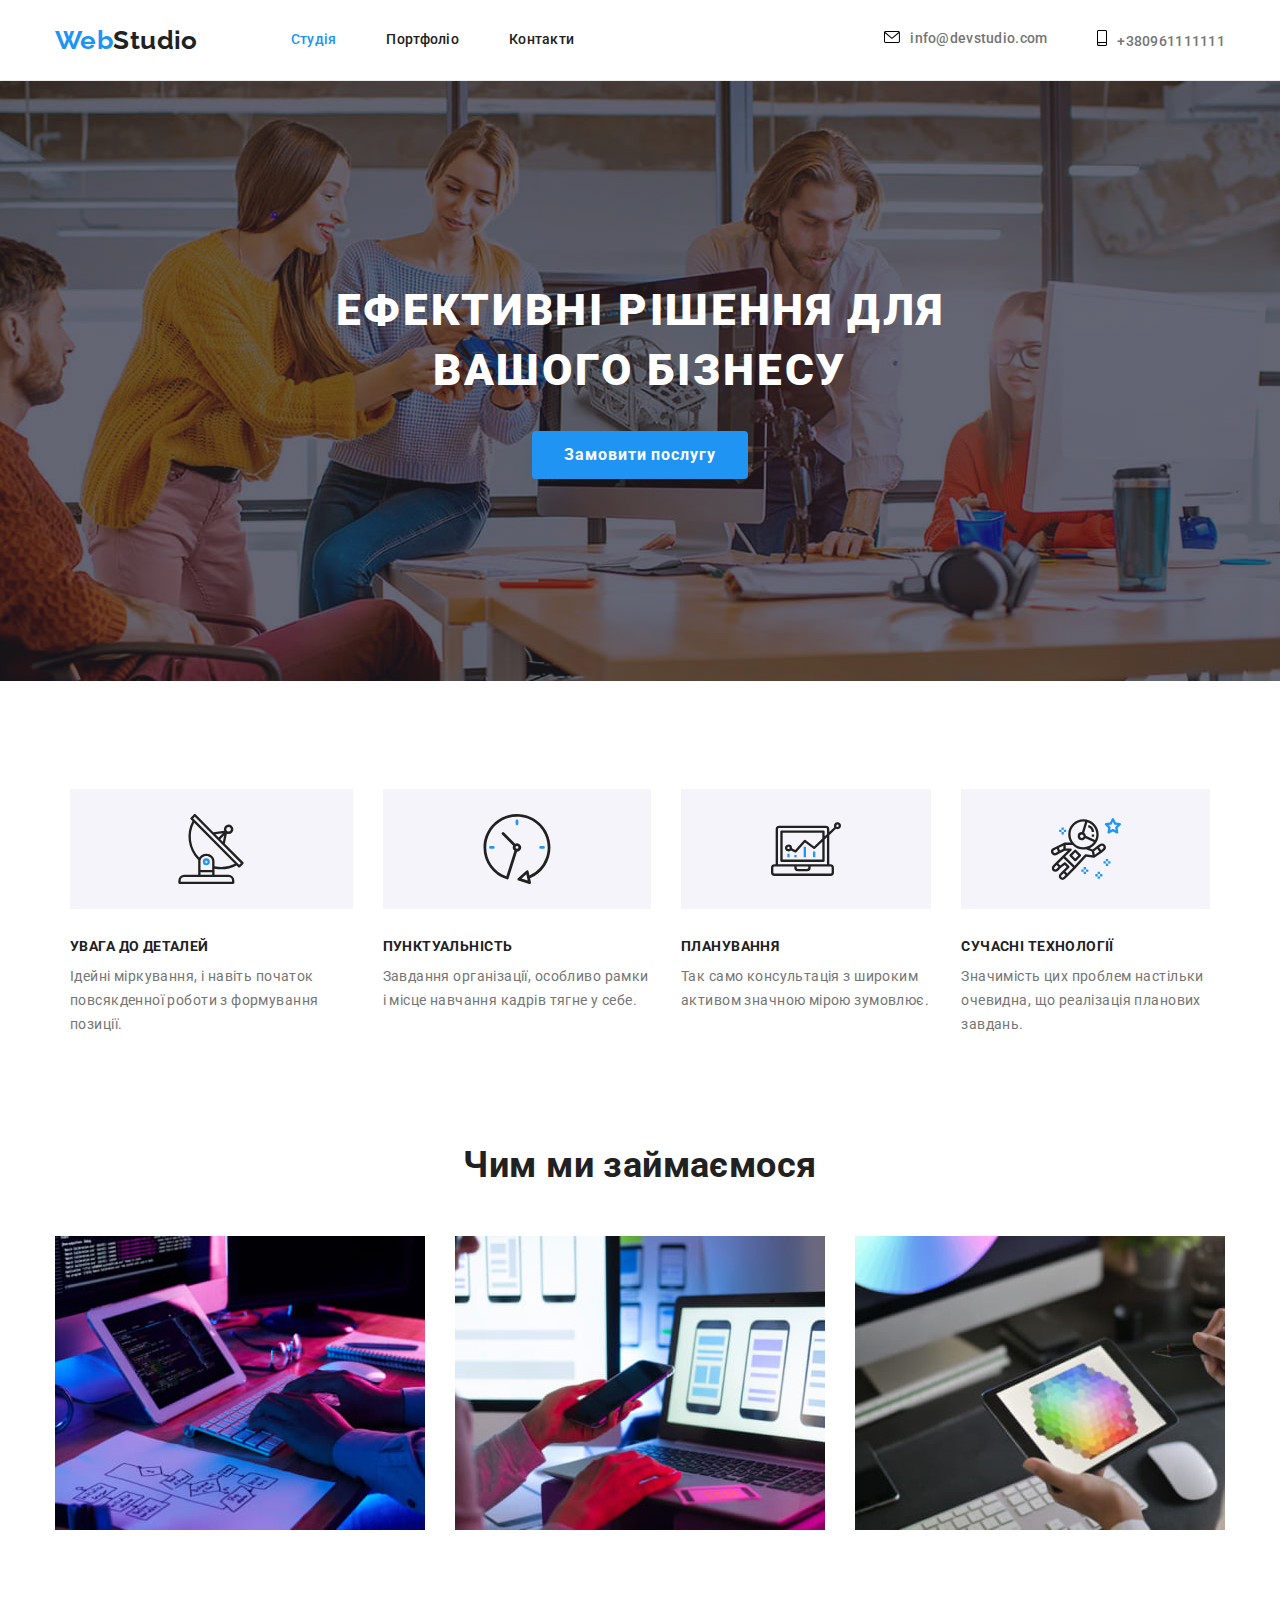
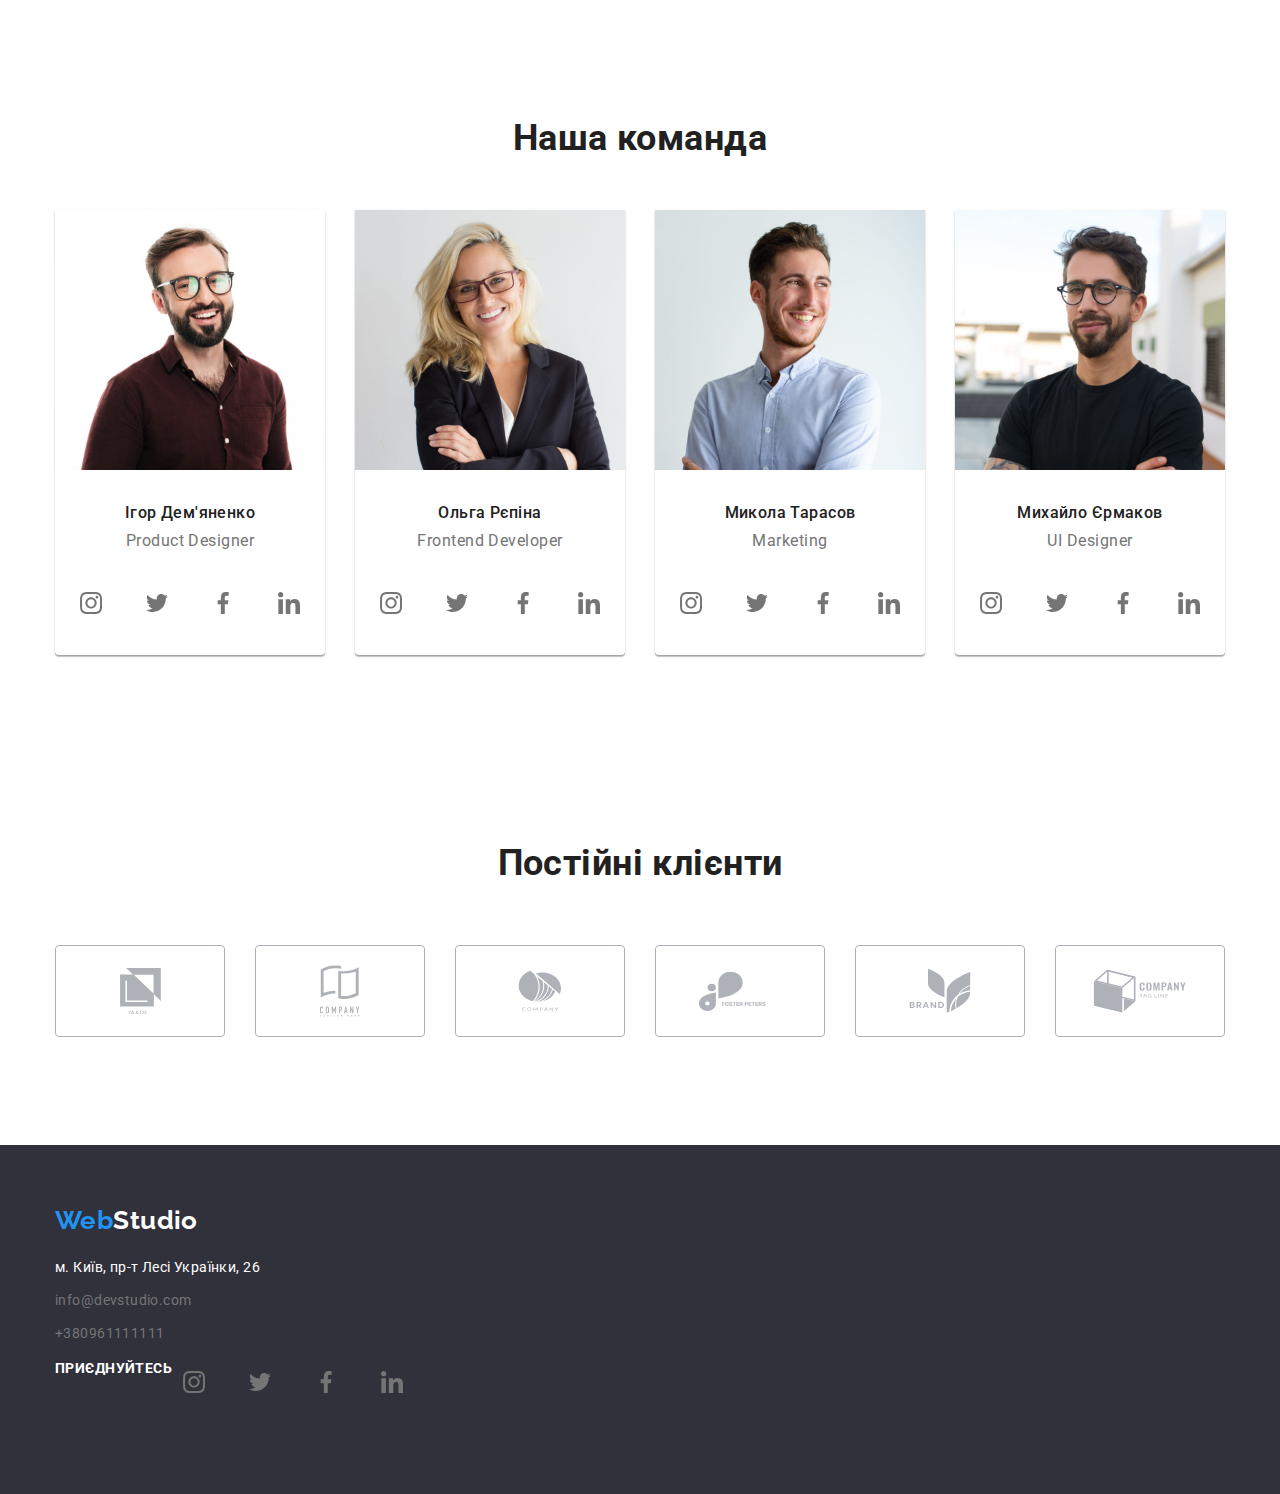
==== commit 7db582ab: "Update index.html" ====
--- a/index.html
+++ b/index.html
@@ -30,15 +30,14 @@
                 </ul>
                 <ul class="adress-nav list">
                     <li class="item">
-                        <svg class="icon-mail">
-                            <use href="./images/symbol-defs.svg#icon-envelope"></use>
-                        </svg>
-                        <a class="email" href="mailto:info@devstudio.com">info@devstudio.com</a>
-                    </li>
-                    <li class="item">
-                        <svg class="icon-phone">
-                            <use href="./images/symbol-defs.svg#icon-smartphone"></use>
-                        </svg><a href="tel:+380961111111">+380961111111</a>
+                        <a class="email" href="mailto:info@devstudio.com"><svg class="icon-mail">
+                                <use href="./images/symbol-defs.svg#icon-envelope"></use>
+                            </svg>info@devstudio.com</a>
+                    </li>
+                    <li class="item">
+                        <a class="phone" href="tel:+380961111111"><svg class="icon-phone">
+                                <use href="./images/symbol-defs.svg#icon-smartphone"></use>
+                            </svg>+380961111111</a>
                     </li>
                 </ul>
             </nav>
@@ -107,25 +106,25 @@
                         <p class="title-explanation">Product Designer</p>
                         <ul class="social-icons">
                             <li class="icon-social-item">
-                                <svg class="icon-social">
-                                    <use class="item" href="./images/symbol-defs.svg#icon-instagram"></use>
-                                </svg>
-                            </li>
-                            <li class="icon-social-item">
-                                <svg class="icon-social">
-                                    <use class="item" href="./images/symbol-defs.svg#icon-twitter"></use>
-
-                                </svg>
-                            </li>
-                            <li class="icon-social-item">
-                                <svg class="icon-social">
-                                    <use class="item" href="./images/symbol-defs.svg#icon-facebook"></use>
-                                </svg>
-                            </li>
-                            <li class="icon-social-item">
-                                <svg class="icon-social">
-                                    <use class="item" href="./images/symbol-defs.svg#icon-linkedin"></use>
-                                </svg>
+                                <a href="/" class="socials"> <svg class="icon-social">
+                                        <use class="item" href="./images/symbol-defs.svg#icon-instagram"></use>
+                                    </svg></a>
+                            </li>
+                            <li class="icon-social-item">
+                                <a href="/" class="socials"><svg class="icon-social">
+                                        <use class="item" href="./images/symbol-defs.svg#icon-twitter"></use>
+
+                                    </svg></a>
+                            </li>
+                            <li class="icon-social-item">
+                                <a href="/" class="socials"> <svg class="icon-social">
+                                        <use class="item" href="./images/symbol-defs.svg#icon-facebook"></use>
+                                    </svg></a>
+                            </li>
+                            <li class="icon-social-item">
+                                <a href="/" class="socials"> <svg class="icon-social">
+                                        <use class="item" href="./images/symbol-defs.svg#icon-linkedin"></use>
+                                    </svg></a>
                             </li>
                         </ul>
                     </li>
@@ -259,20 +258,22 @@
     </main>
     <footer class="adress">
         <div class="container">
-            <a href="/" class="logo">
-                <span class="colortext">Web</span>Studio
-            </a>
-            <address>
-                <ul class="adress-title list">
-                    <li class="office-title">
-                        <a href="/">м. Київ, пр-т Лесі Українки, 26</a>
-                    </li>
-                    <li class="item"><a href="mailto:info@devstudio.com">info@devstudio.com</a></li>
-                    <li class="item"><a href=" tel:+380961111111">+380961111111</a></li>
-                </ul>
-            </address>
-            <section class="join">
-                <h3 class="title">ПРИЄДНУЙТЕСЬ</h3>
+            <div class="nav-header">
+                <a href="/" class="logo">
+                    <span class="colortext">Web</span>Studio
+                </a>
+                <address>
+                    <ul class="adress-title list">
+                        <li class="office-title">
+                            <a href="/">м. Київ, пр-т Лесі Українки, 26</a>
+                        </li>
+                        <li class="item"><a href="mailto:info@devstudio.com">info@devstudio.com</a></li>
+                        <li class="item"><a href=" tel:+380961111111">+380961111111</a></li>
+                    </ul>
+                </address>
+            </div>
+            <div class="join">
+                <p class="title">ПРИЄДНУЙТЕСЬ</p>
                 <ul class="social-icons">
                     <li class="icon-social-item">
                         <svg class="icon-social">
@@ -296,7 +297,7 @@
                         </svg>
                     </li>
                 </ul>
-            </section>
+            </div>
         </div>
     </footer>
 </body>
--- a/css/styles.css
+++ b/css/styles.css
@@ -312,6 +312,11 @@
 }
 .people-list li img {
   margin-bottom: 30px;
+}
+.people-list .item {
+  box-shadow: 0px 1px 3px rgba(0, 0, 0, 0.12), 0px 1px 1px rgba(0, 0, 0, 0.14),
+    0px 2px 1px rgba(0, 0, 0, 0.2);
+  border-radius: 0px 0px 4px 4px;
 }
 .people-list .title-explanation {
   font-size: 16px;
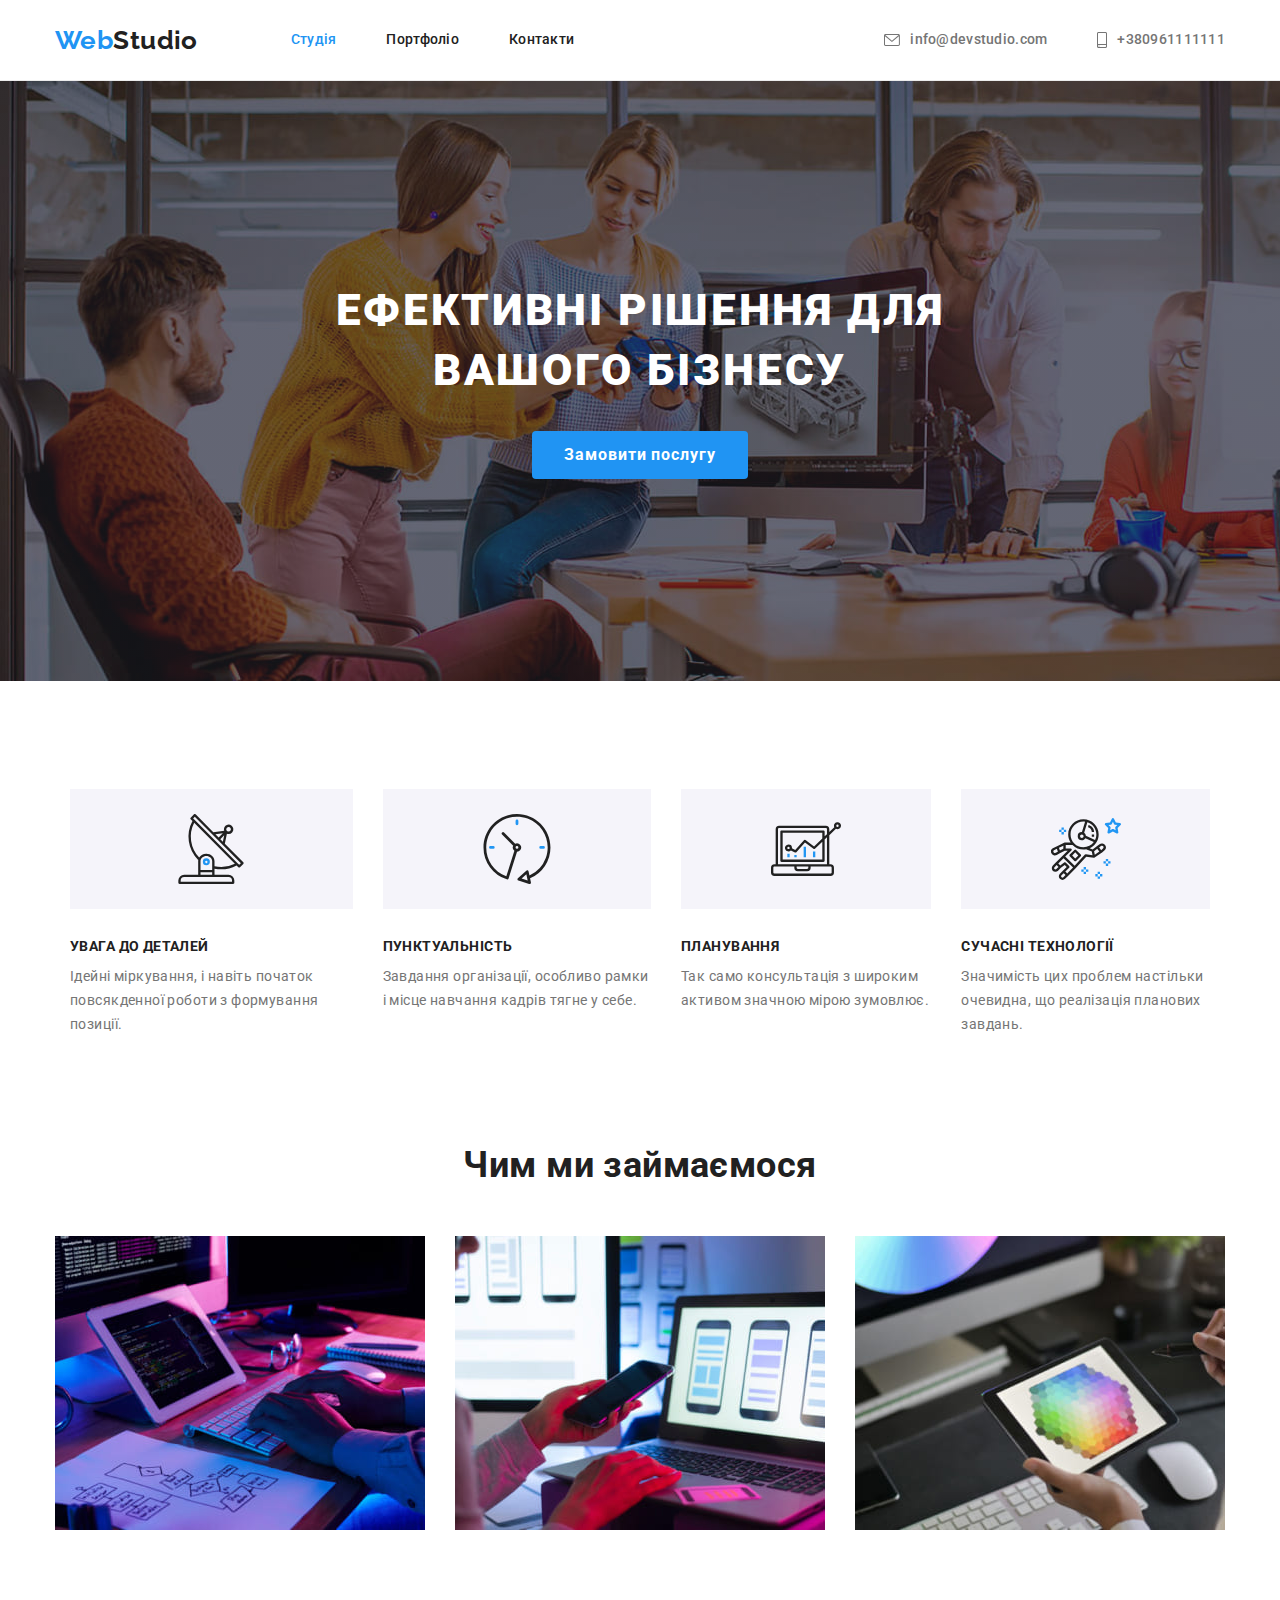
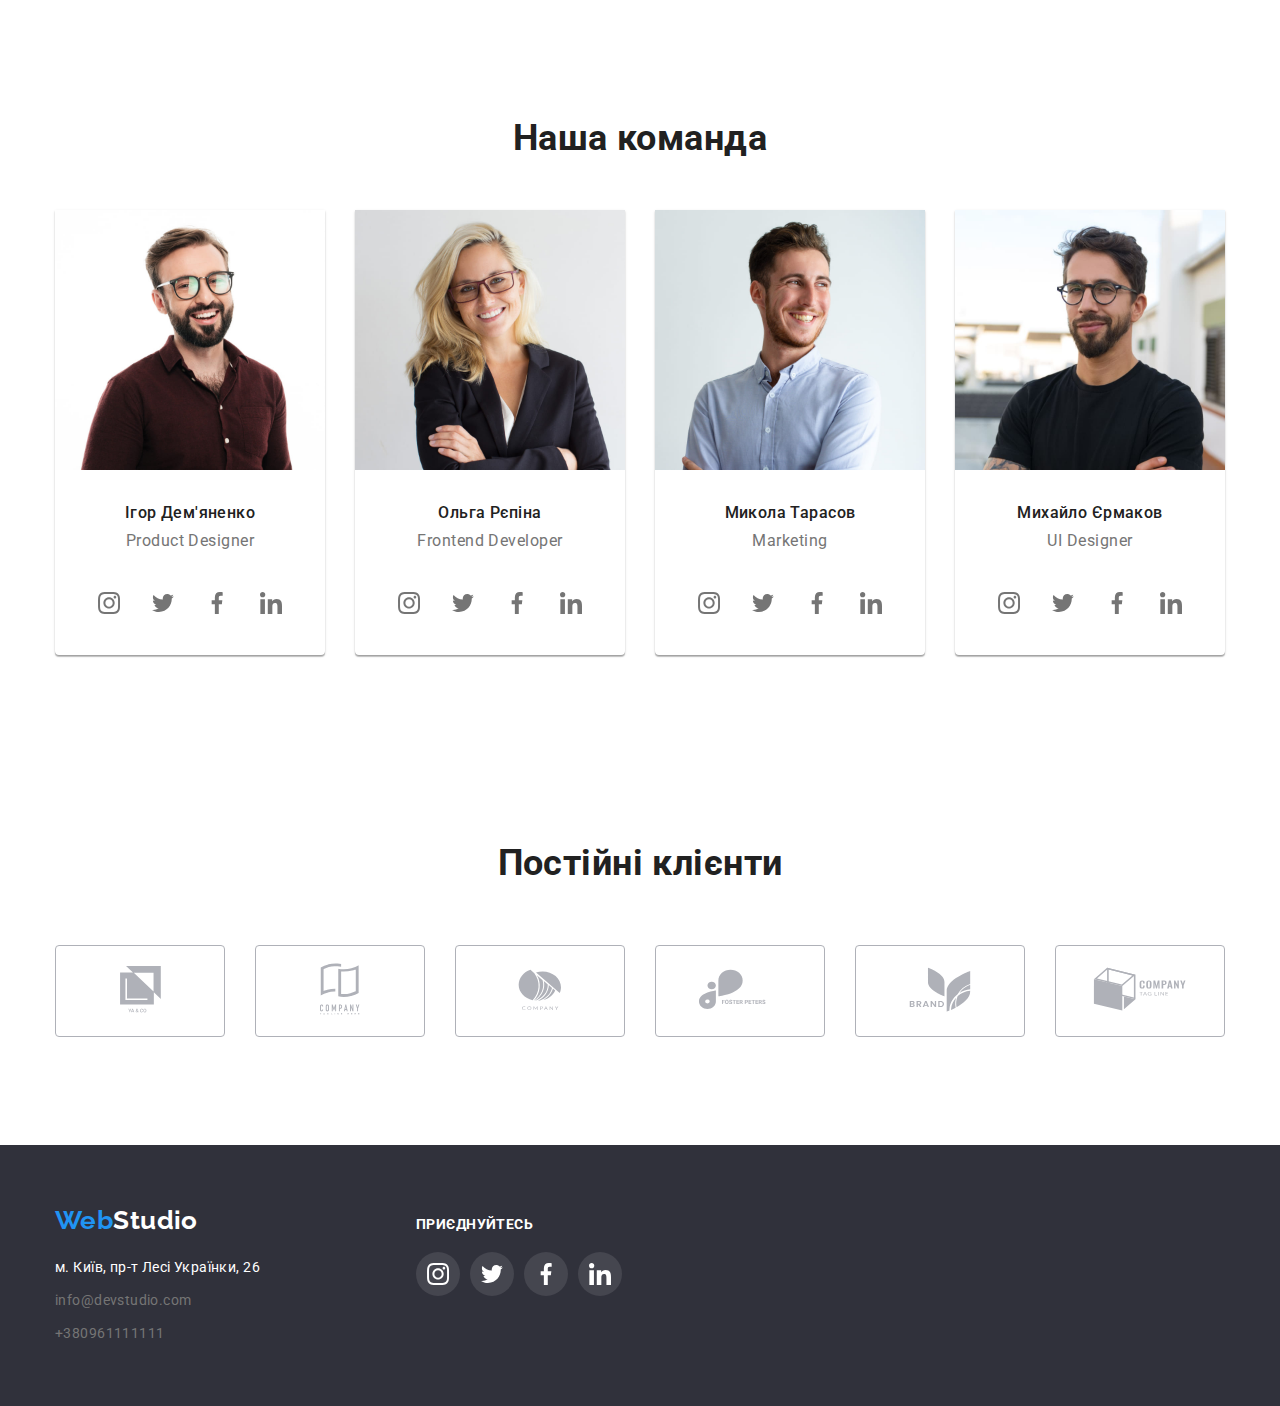
==== commit 4907c828: "Update index.html" ====
--- a/index.html
+++ b/index.html
@@ -113,8 +113,8 @@
                             <li class="icon-social-item">
                                 <a href="/" class="socials"><svg class="icon-social">
                                         <use class="item" href="./images/symbol-defs.svg#icon-twitter"></use>
-
-                                    </svg></a>
+                                    </svg>
+                                </a>
                             </li>
                             <li class="icon-social-item">
                                 <a href="/" class="socials"> <svg class="icon-social">
@@ -135,25 +135,25 @@
                         <p class="title-explanation">Frontend Developer</p>
                         <ul class="social-icons">
                             <li class="icon-social-item">
-                                <svg class="icon-social">
-                                    <use class="item" href="./images/symbol-defs.svg#icon-instagram"></use>
-                                </svg>
-                            </li>
-                            <li class="icon-social-item">
-                                <svg class="icon-social">
-                                    <use class="item" href="./images/symbol-defs.svg#icon-twitter"></use>
-
-                                </svg>
-                            </li>
-                            <li class="icon-social-item">
-                                <svg class="icon-social">
-                                    <use class="item" href="./images/symbol-defs.svg#icon-facebook"></use>
-                                </svg>
-                            </li>
-                            <li class="icon-social-item">
-                                <svg class="icon-social">
-                                    <use class="item" href="./images/symbol-defs.svg#icon-linkedin"></use>
-                                </svg>
+                                <a href="/" class="socials"> <svg class="icon-social">
+                                        <use class="item" href="./images/symbol-defs.svg#icon-instagram"></use>
+                                    </svg></a>
+                            </li>
+                            <li class="icon-social-item">
+                                <a href="/" class="socials"><svg class="icon-social">
+                                        <use class="item" href="./images/symbol-defs.svg#icon-twitter"></use>
+                                    </svg>
+                                </a>
+                            </li>
+                            <li class="icon-social-item">
+                                <a href="/" class="socials"> <svg class="icon-social">
+                                        <use class="item" href="./images/symbol-defs.svg#icon-facebook"></use>
+                                    </svg></a>
+                            </li>
+                            <li class="icon-social-item">
+                                <a href="/" class="socials"> <svg class="icon-social">
+                                        <use class="item" href="./images/symbol-defs.svg#icon-linkedin"></use>
+                                    </svg></a>
                             </li>
                         </ul>
                     </li>
@@ -164,25 +164,25 @@
                         <p class="title-explanation">Marketing</p>
                         <ul class="social-icons">
                             <li class="icon-social-item">
-                                <svg class="icon-social">
-                                    <use class="item" href="./images/symbol-defs.svg#icon-instagram"></use>
-                                </svg>
-                            </li>
-                            <li class="icon-social-item">
-                                <svg class="icon-social">
-                                    <use class="item" href="./images/symbol-defs.svg#icon-twitter"></use>
-
-                                </svg>
-                            </li>
-                            <li class="icon-social-item">
-                                <svg class="icon-social">
-                                    <use class="item" href="./images/symbol-defs.svg#icon-facebook"></use>
-                                </svg>
-                            </li>
-                            <li class="icon-social-item">
-                                <svg class="icon-social">
-                                    <use class="item" href="./images/symbol-defs.svg#icon-linkedin"></use>
-                                </svg>
+                                <a href="/" class="socials"> <svg class="icon-social">
+                                        <use class="item" href="./images/symbol-defs.svg#icon-instagram"></use>
+                                    </svg></a>
+                            </li>
+                            <li class="icon-social-item">
+                                <a href="/" class="socials"><svg class="icon-social">
+                                        <use class="item" href="./images/symbol-defs.svg#icon-twitter"></use>
+                                    </svg>
+                                </a>
+                            </li>
+                            <li class="icon-social-item">
+                                <a href="/" class="socials"> <svg class="icon-social">
+                                        <use class="item" href="./images/symbol-defs.svg#icon-facebook"></use>
+                                    </svg></a>
+                            </li>
+                            <li class="icon-social-item">
+                                <a href="/" class="socials"> <svg class="icon-social">
+                                        <use class="item" href="./images/symbol-defs.svg#icon-linkedin"></use>
+                                    </svg></a>
                             </li>
                         </ul>
                     </li>
@@ -193,25 +193,25 @@
                         <p class="title-explanation">UI Designer</p>
                         <ul class="social-icons">
                             <li class="icon-social-item">
-                                <svg class="icon-social">
-                                    <use class="item" href="./images/symbol-defs.svg#icon-instagram"></use>
-                                </svg>
-                            </li>
-                            <li class="icon-social-item">
-                                <svg class="icon-social">
-                                    <use class="item" href="./images/symbol-defs.svg#icon-twitter"></use>
-
-                                </svg>
-                            </li>
-                            <li class="icon-social-item">
-                                <svg class="icon-social">
-                                    <use class="item" href="./images/symbol-defs.svg#icon-facebook"></use>
-                                </svg>
-                            </li>
-                            <li class="icon-social-item">
-                                <svg class="icon-social">
-                                    <use class="item" href="./images/symbol-defs.svg#icon-linkedin"></use>
-                                </svg>
+                                <a href="/" class="socials"> <svg class="icon-social">
+                                        <use class="item" href="./images/symbol-defs.svg#icon-instagram"></use>
+                                    </svg></a>
+                            </li>
+                            <li class="icon-social-item">
+                                <a href="/" class="socials"><svg class="icon-social">
+                                        <use class="item" href="./images/symbol-defs.svg#icon-twitter"></use>
+                                    </svg>
+                                </a>
+                            </li>
+                            <li class="icon-social-item">
+                                <a href="/" class="socials"> <svg class="icon-social">
+                                        <use class="item" href="./images/symbol-defs.svg#icon-facebook"></use>
+                                    </svg></a>
+                            </li>
+                            <li class="icon-social-item">
+                                <a href="/" class="socials"> <svg class="icon-social">
+                                        <use class="item" href="./images/symbol-defs.svg#icon-linkedin"></use>
+                                    </svg></a>
                             </li>
                         </ul>
                     </li>
@@ -223,34 +223,34 @@
                 <h2 class="section-title">Постійні клієнти</h2>
                 <ul class="company-list">
                     <li class="company-item">
-                        <svg class="item">
-                            <use href="./images/symbol-defs-company.svg#icon-yaco"></use>
-                        </svg>
-                    </li>
-                    <li class="company-item">
-                        <svg class="item">
-                            <use href="./images/symbol-defs-company.svg#icon-tagline-here"></use>
-                        </svg>
-                    </li>
-                    <li class="company-item">
-                        <svg class="item">
-                            <use href="./images/symbol-defs-company.svg#icon-company"></use>
-                        </svg>
-                    </li>
-                    <li class="company-item">
-                        <svg class="item">
-                            <use href="./images/symbol-defs-company.svg#icon-foster-people"></use>
-                        </svg>
-                    </li>
-                    <li class="company-item">
-                        <svg class="item">
-                            <use href="./images/symbol-defs-company.svg#icon-brand"></use>
-                        </svg>
-                    </li>
-                    <li class="company-item">
-                        <svg class="item">
-                            <use href="./images/symbol-defs-company.svg#icon-tagline"></use>
-                        </svg>
+                        <a href="/" class="company-clients"><svg class="item">
+                                <use href="./images/symbol-defs-company.svg#icon-yaco"></use>
+                            </svg></a>
+                    </li>
+                    <li class="company-item">
+                        <a href="/" class="company-clients"> <svg class="item">
+                                <use href="./images/symbol-defs-company.svg#icon-tagline-here"></use>
+                            </svg></a>
+                    </li>
+                    <li class="company-item">
+                        <a href="/" class="company-clients"> <svg class="item">
+                                <use href="./images/symbol-defs-company.svg#icon-company"></use>
+                            </svg></a>
+                    </li>
+                    <li class="company-item">
+                        <a href="/" class="company-clients"> <svg class="item">
+                                <use href="./images/symbol-defs-company.svg#icon-foster-people"></use>
+                            </svg></a>
+                    </li>
+                    <li class="company-item">
+                        <a href="/" class="company-clients"> <svg class="item">
+                                <use href="./images/symbol-defs-company.svg#icon-brand"></use>
+                            </svg></a>
+                    </li>
+                    <li class="company-item">
+                        <a href="/" class="company-clients"> <svg class="item">
+                                <use href="./images/symbol-defs-company.svg#icon-tagline"></use>
+                            </svg></a>
                     </li>
                 </ul>
             </div>
--- a/css/styles.css
+++ b/css/styles.css
@@ -81,6 +81,7 @@
   display: inline-flex;
   content: "";
   justify-content: center;
+  fill: var(--primary-text-color);
 }
 .adress-nav .icon-phone {
   height: 16px;
@@ -93,6 +94,7 @@
   background-size: cover;
   display: inline-flex;
   justify-content: center;
+  fill: var(--primary-text-color);
 }
 .adress-nav .item + .item {
   margin-left: 50px;
@@ -109,8 +111,29 @@
 .site-nav:focus {
   color: var(--accent-text-color);
 }
-.adress-nav :hover,
-.adress-nav :focus {
+.address-nav {
+  display: flex;
+}
+.email {
+  display: flex;
+  justify-content: center;
+  align-items: center;
+}
+.phone {
+  display: flex;
+  justify-content: center;
+  align-items: center;
+}
+.adress-nav .email:hover,
+.adress-nav .email:focus {
+  color: var(--accent-text-color);
+}
+.adress-nav .item:hover,
+.adress-nav .item:focus {
+  fill: var(--accent-text-color);
+}
+.adress-nav .phone:hover,
+.adress-nav .phone:focus {
   color: var(--accent-text-color);
   fill: var(--accent-text-color);
 }
@@ -121,6 +144,9 @@
 .hero {
   text-align: center;
   background-color: var(--background-color);
+  background-position: center;
+  background-repeat: no-repeat;
+  background-size: cover;
 }
 .hero-title {
   color: var(--hero-text-color);
@@ -153,9 +179,6 @@
   height: 600px;
   margin-left: auto;
   margin-right: auto;
-  background-position: center;
-  background-repeat: no-repeat;
-  background-size: cover;
   padding-top: 200px;
   padding-bottom: 200px;
   background-image: linear-gradient(
@@ -336,14 +359,6 @@
 .icon-social-item {
   width: 44px;
   height: 44px;
-  border-radius: 50%;
-  align-items: center;
-  background-size: cover;
-  background-position: center;
-  background-repeat: no-repeat;
-  display: inline-flex;
-  content: "";
-  justify-content: center;
 }
 .icon-social-item:hover {
   background-color: var(--accent-text-color);
@@ -357,15 +372,27 @@
   width: 22px;
   fill: var(--primary-text-color);
 }
-.icon-social:hover {
+.social-icons:hover {
   fill: var(--hero-text-color);
 }
-.icon-social .item {
-  width: 22px;
-  height: 22px;
+.socials:hover {
+  fill: var(--hero-text-color);
+}
+.icon-social-item {
+  width: 100%;
+  height: 100%;
+  display: flex;
+  align-items: center;
+  border-radius: 0;
+  justify-content: center;
+}
+.icon-social-item {
+  width: 44px;
+  height: 44px;
+  border-radius: 50%;
 }
 .social-icons .icon-social-item + .icon-social-item {
-  margin-left: 22px;
+  margin-left: 10px;
 }
 .adress {
   background-color: var(--background-color);
@@ -379,6 +406,8 @@
   padding-right: 15px;
   margin-left: auto;
   margin-right: auto;
+  display: flex;
+  align-items: baseline;
 }
 .adress .logo a {
   text-decoration: none;
@@ -414,9 +443,10 @@
 }
 .portfolio .portfolio-title-explanation {
   color: var(--primary-text-color);
-
+  margin: 0;
   font-size: 16px;
   line-height: 1.87;
+  margin-top: 4px;
 }
 .nav-list {
   list-style: none;
@@ -569,6 +599,7 @@
   display: flex;
   justify-content: center;
   padding-left: 0;
+  padding: 0;
 }
 .company-list .company-item + .company-item {
   margin-left: 30px;
@@ -622,8 +653,10 @@
 }
 
 .join {
-  display: flex;
-}
+  display: block;
+  margin-left: 156px;
+}
+
 .join .title {
   font-family: Roboto;
   font-size: 14px;
@@ -633,7 +666,26 @@
   text-align: left;
   color: rgba(255, 255, 255, 1);
   text-transform: uppercase;
-}
-.footer {
-  display: flex;
-}
+  margin: 0;
+  margin-bottom: 20px;
+}
+.join .social-icons {
+  margin: 0;
+}
+.join .icon-social {
+  fill: var(--hero-text-color);
+}
+.join .icon-social-item {
+  background-color: rgba(255, 255, 255, 0.1);
+}
+.join .icon-social-item:hover {
+  background-color: var(--accent-text-color);
+}
+.portfolio-photo {
+  display: block;
+  text-decoration: none;
+}
+.portfolio-photo:hover {
+  box-shadow: 0px 1px 1px rgba(0, 0, 0, 0.12), 0px 4px 4px rgba(0, 0, 0, 0.06),
+    1px 4px 6px rgba(0, 0, 0, 0.16);
+}
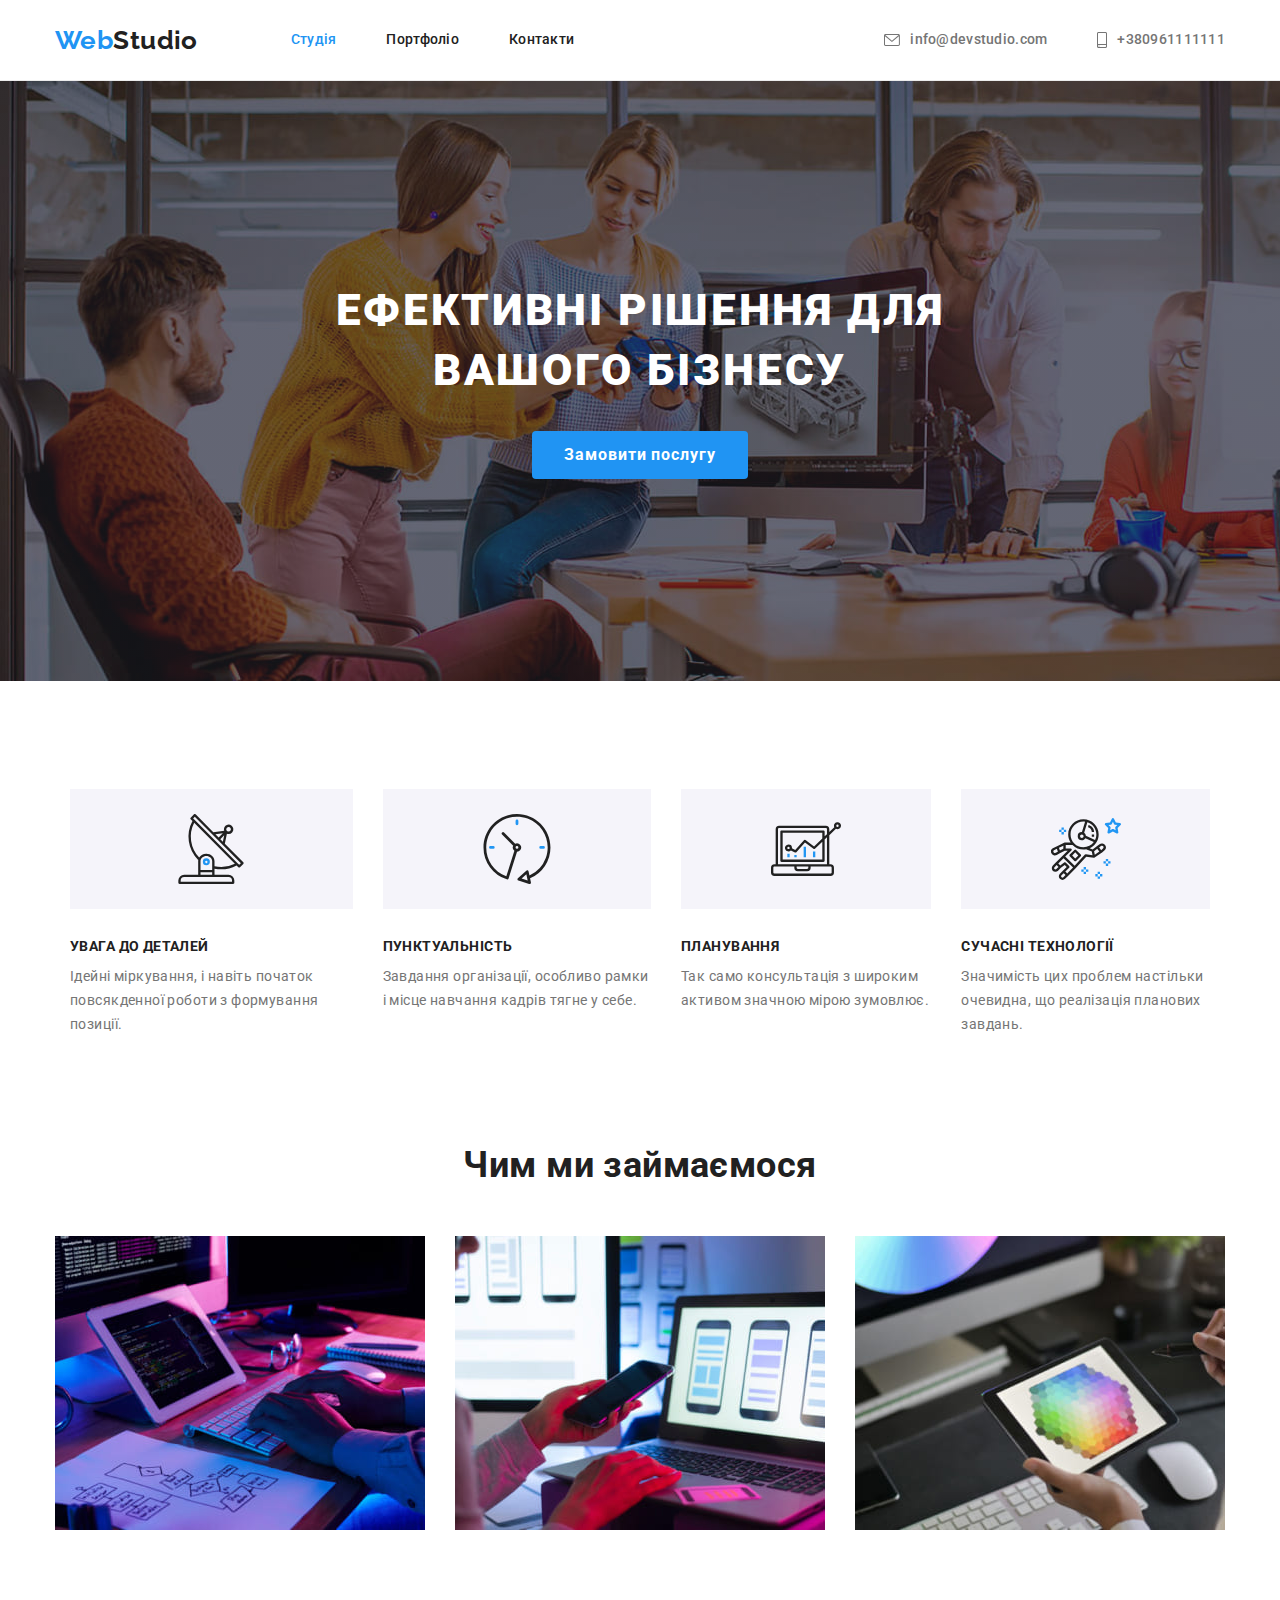
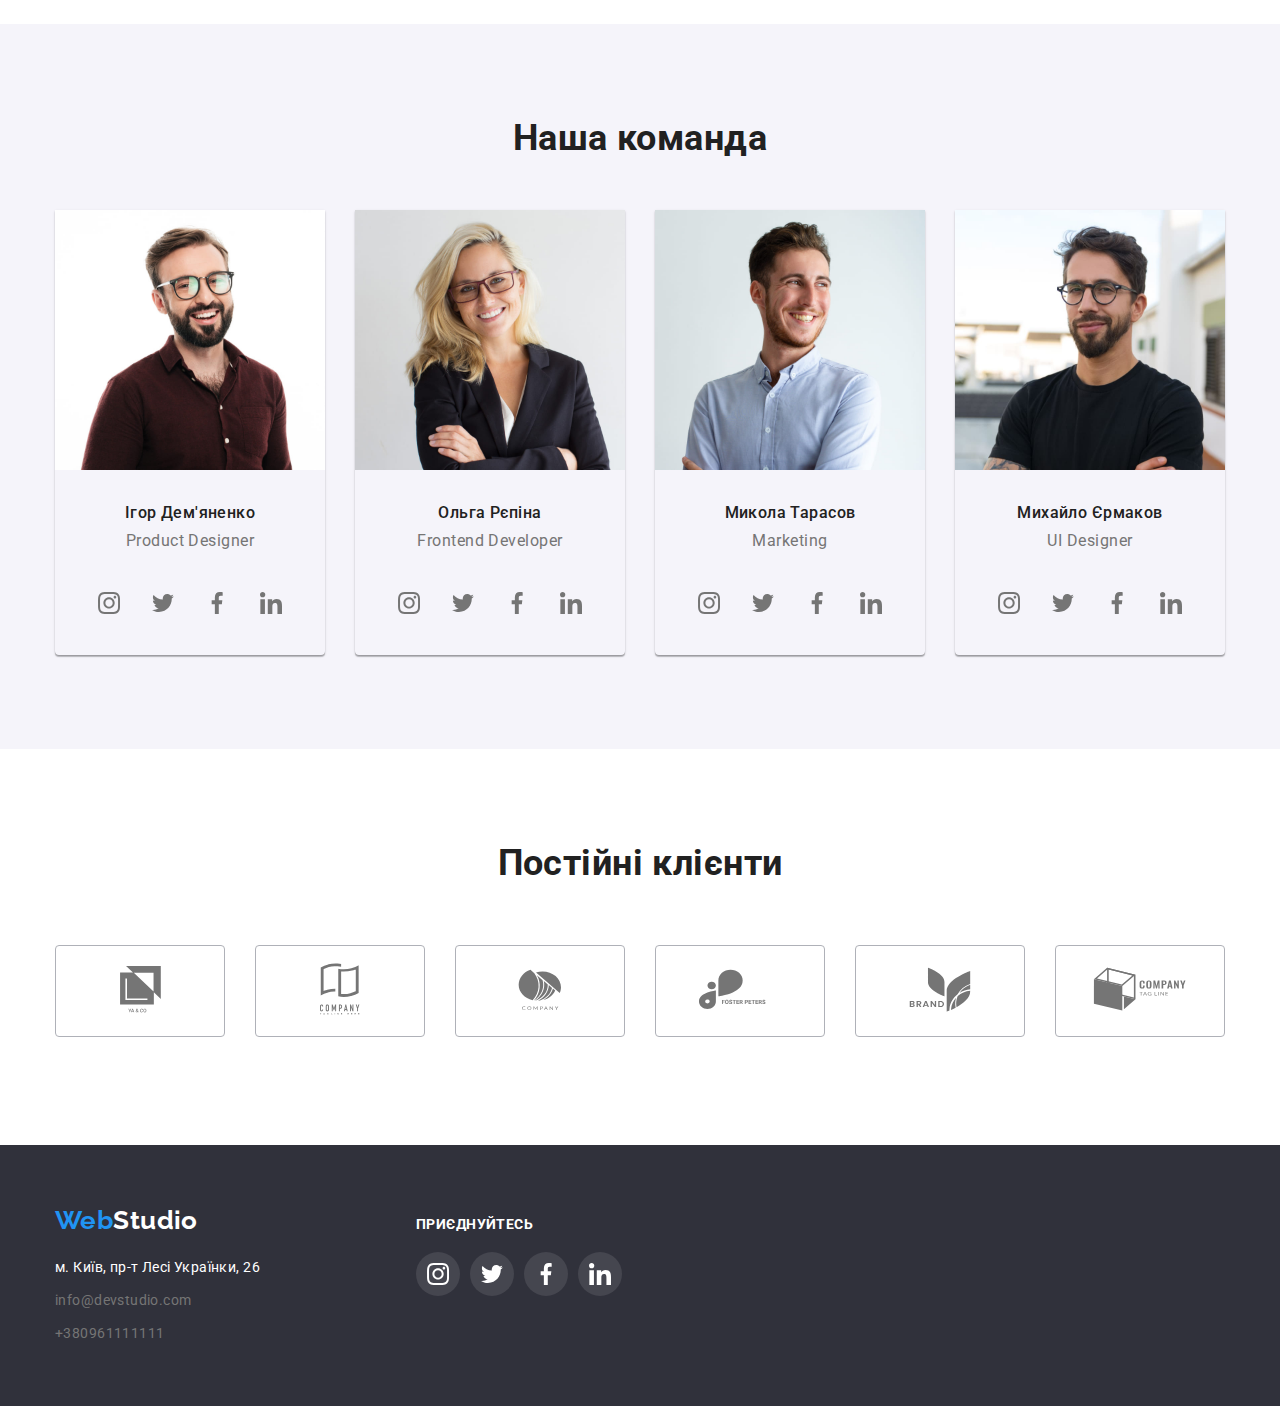
==== commit db939045: "Update index.html" ====
--- a/index.html
+++ b/index.html
@@ -230,27 +230,32 @@
                     <li class="company-item">
                         <a href="/" class="company-clients"> <svg class="item">
                                 <use href="./images/symbol-defs-company.svg#icon-tagline-here"></use>
-                            </svg></a>
+                            </svg>
+                        </a>
                     </li>
                     <li class="company-item">
                         <a href="/" class="company-clients"> <svg class="item">
                                 <use href="./images/symbol-defs-company.svg#icon-company"></use>
-                            </svg></a>
+                            </svg>
+                        </a>
                     </li>
                     <li class="company-item">
                         <a href="/" class="company-clients"> <svg class="item">
                                 <use href="./images/symbol-defs-company.svg#icon-foster-people"></use>
-                            </svg></a>
+                            </svg>
+                        </a>
                     </li>
                     <li class="company-item">
                         <a href="/" class="company-clients"> <svg class="item">
                                 <use href="./images/symbol-defs-company.svg#icon-brand"></use>
-                            </svg></a>
+                            </svg>
+                        </a>
                     </li>
                     <li class="company-item">
                         <a href="/" class="company-clients"> <svg class="item">
                                 <use href="./images/symbol-defs-company.svg#icon-tagline"></use>
-                            </svg></a>
+                            </svg>
+                        </a>
                     </li>
                 </ul>
             </div>
--- a/css/styles.css
+++ b/css/styles.css
@@ -74,27 +74,13 @@
   height: 12px;
   width: 16px;
   margin-right: 10px;
-  background-position: center;
-  background-repeat: no-repeat;
-  align-items: center;
-  background-size: cover;
-  display: inline-flex;
-  content: "";
-  justify-content: center;
-  fill: var(--primary-text-color);
+  fill: currentColor;
 }
 .adress-nav .icon-phone {
   height: 16px;
   width: 10px;
   margin-right: 10px;
-  background-position: center;
-  background-repeat: no-repeat;
-  content: "";
-  align-items: center;
-  background-size: cover;
-  display: inline-flex;
-  justify-content: center;
-  fill: var(--primary-text-color);
+  fill: currentColor;
 }
 .adress-nav .item + .item {
   margin-left: 50px;
@@ -128,14 +114,9 @@
 .adress-nav .email:focus {
   color: var(--accent-text-color);
 }
-.adress-nav .item:hover,
-.adress-nav .item:focus {
-  fill: var(--accent-text-color);
-}
 .adress-nav .phone:hover,
 .adress-nav .phone:focus {
   color: var(--accent-text-color);
-  fill: var(--accent-text-color);
 }
 .main-nav {
   display: flex;
@@ -299,6 +280,7 @@
 .section-people-list {
   padding-bottom: 94px;
   padding-top: 94px;
+  background-color: rgb(245, 244, 250);
 }
 .section-people-list .container {
   max-width: 1200px;
@@ -360,8 +342,10 @@
   width: 44px;
   height: 44px;
 }
-.icon-social-item:hover {
+.icon-social-item:hover,
+.icon-social-item:focus {
   background-color: var(--accent-text-color);
+  color: var(--hero-text-color);
 }
 .icon-social {
   display: block;
@@ -370,13 +354,12 @@
   content: "";
   height: 22px;
   width: 22px;
-  fill: var(--primary-text-color);
-}
-.social-icons:hover {
-  fill: var(--hero-text-color);
-}
-.socials:hover {
-  fill: var(--hero-text-color);
+  fill: currentColor;
+}
+.socials {
+  text-decoration: none;
+  color: currentColor;
+  cursor: pointer;
 }
 .icon-social-item {
   width: 100%;
@@ -617,15 +600,16 @@
   border: 1px solid rgba(175, 177, 184, 1);
   border-radius: 4px;
 }
-.company-list .company-item:hover {
-  fill: var(--accent-text-color);
+.company-list .company-item:hover,
+.company-list .company-item:focus {
+  color: var(--accent-text-color);
   border-color: var(--accent-text-color);
 }
-.company-item .item:hover {
-  fill: var(--accent-text-color);
-}
 .company-item .item {
-  fill: rgb(175, 177, 184);
+  fill: currentColor;
+}
+.company-item .company-clients {
+  color: currentColor;
 }
 .company-item:nth-child(1) .item {
   width: 41px;
@@ -678,14 +662,16 @@
 .join .icon-social-item {
   background-color: rgba(255, 255, 255, 0.1);
 }
-.join .icon-social-item:hover {
+.join .icon-social-item:hover,
+.join .icon-social-item:focus {
   background-color: var(--accent-text-color);
 }
 .portfolio-photo {
   display: block;
   text-decoration: none;
 }
-.portfolio-photo:hover {
+.portfolio-photo:hover,
+.portfolio-photo:focus {
   box-shadow: 0px 1px 1px rgba(0, 0, 0, 0.12), 0px 4px 4px rgba(0, 0, 0, 0.06),
     1px 4px 6px rgba(0, 0, 0, 0.16);
 }
